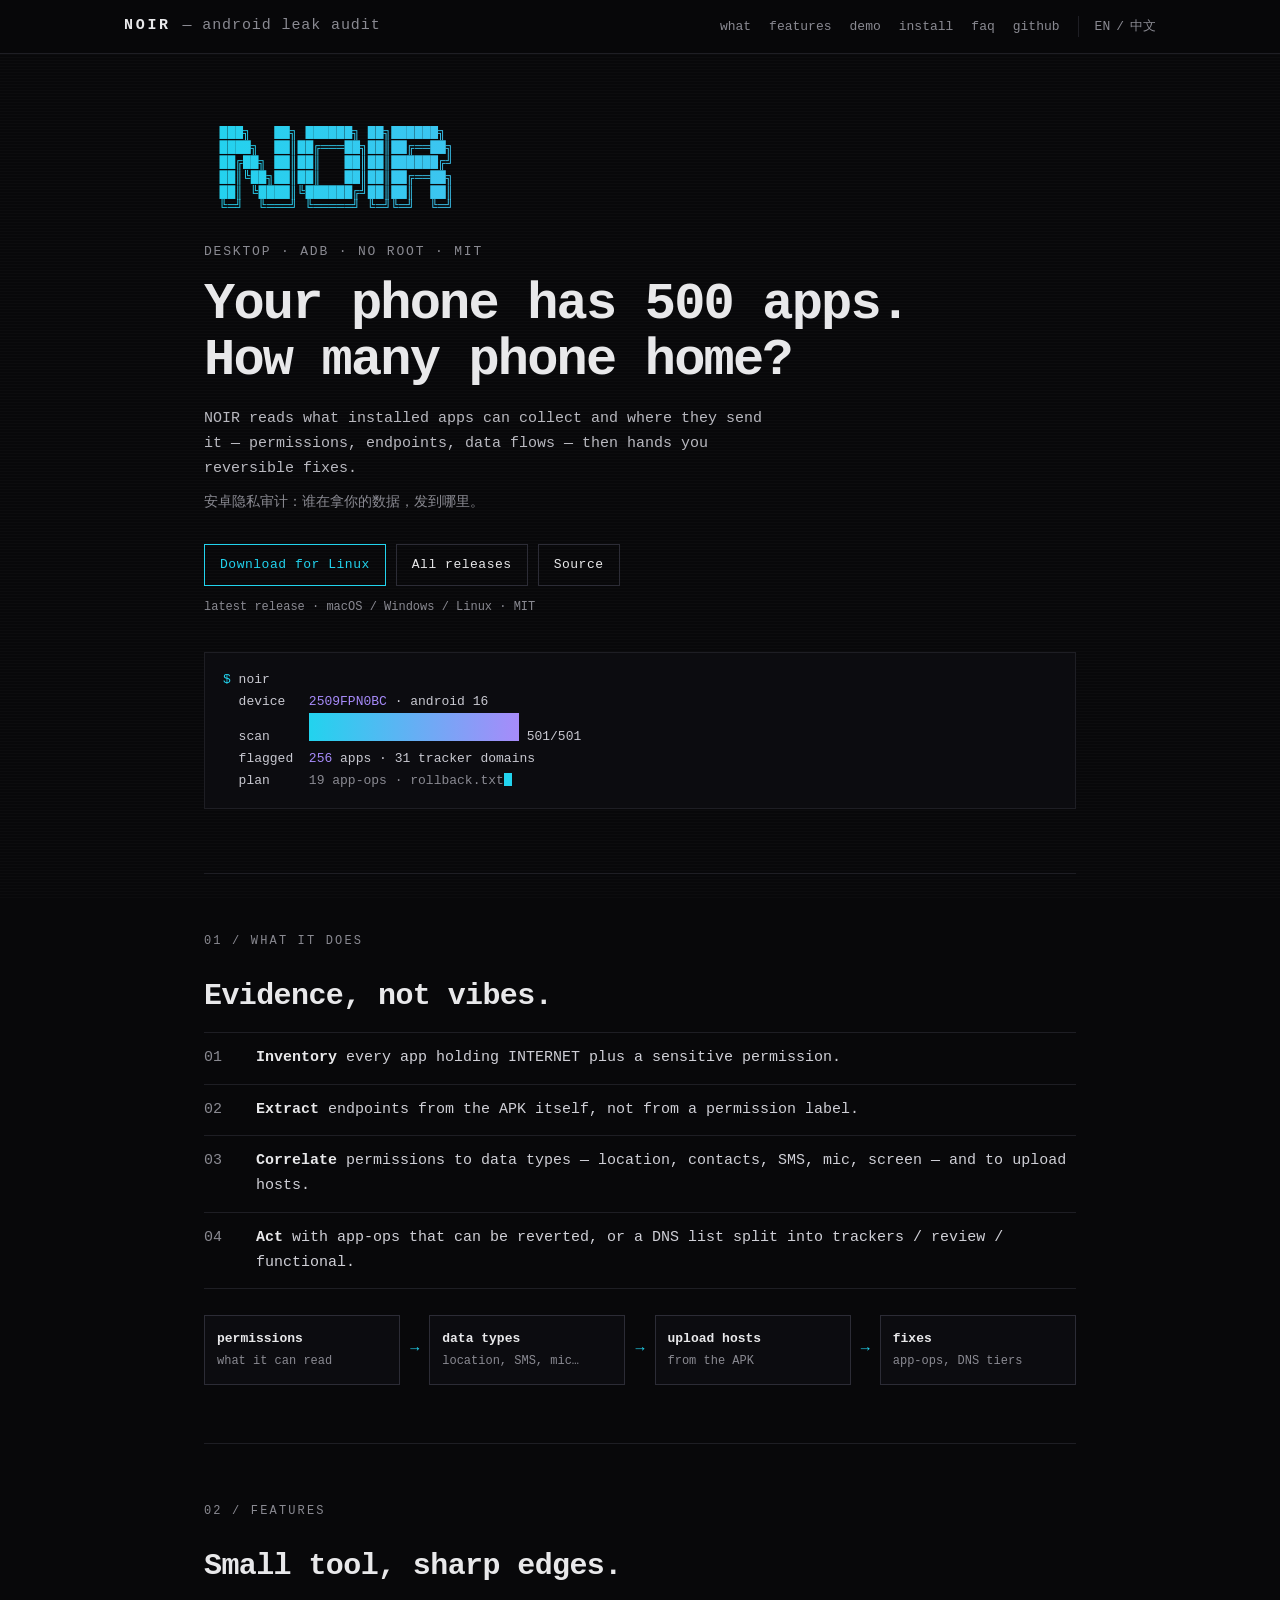
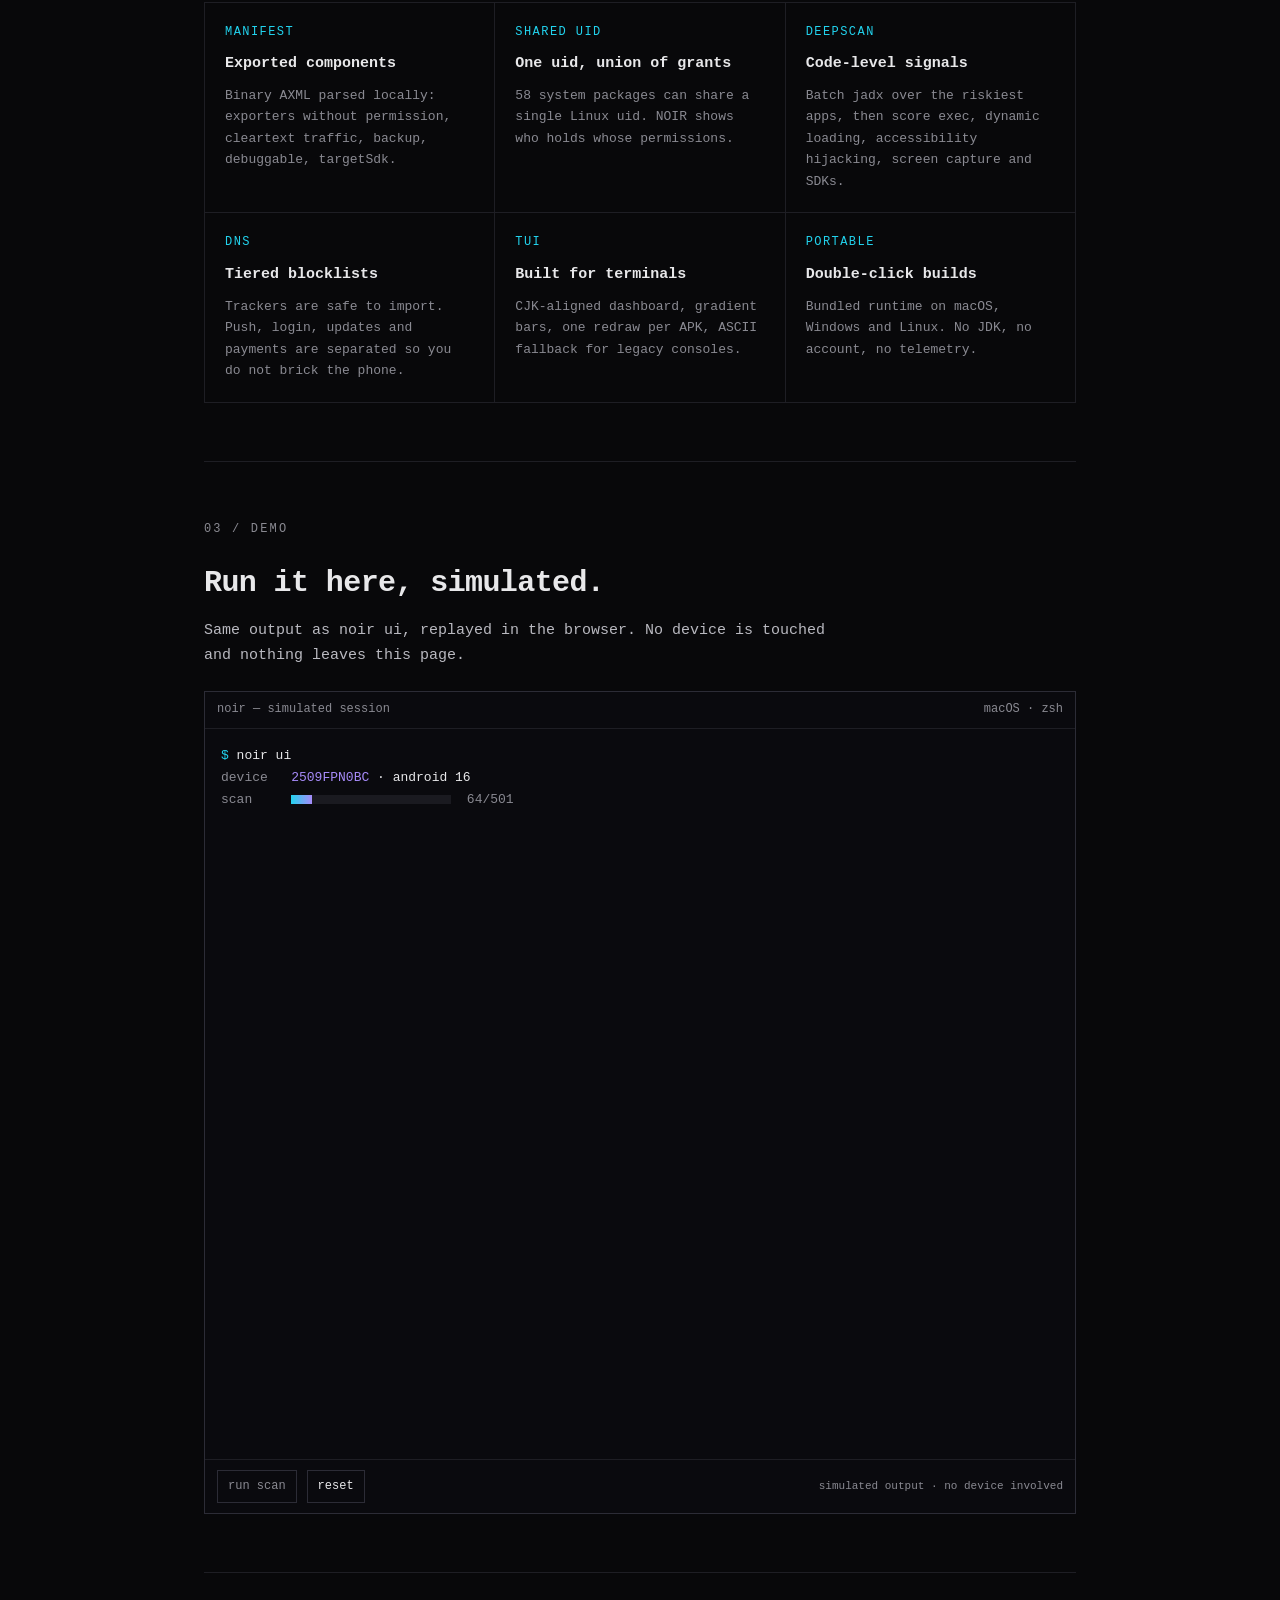
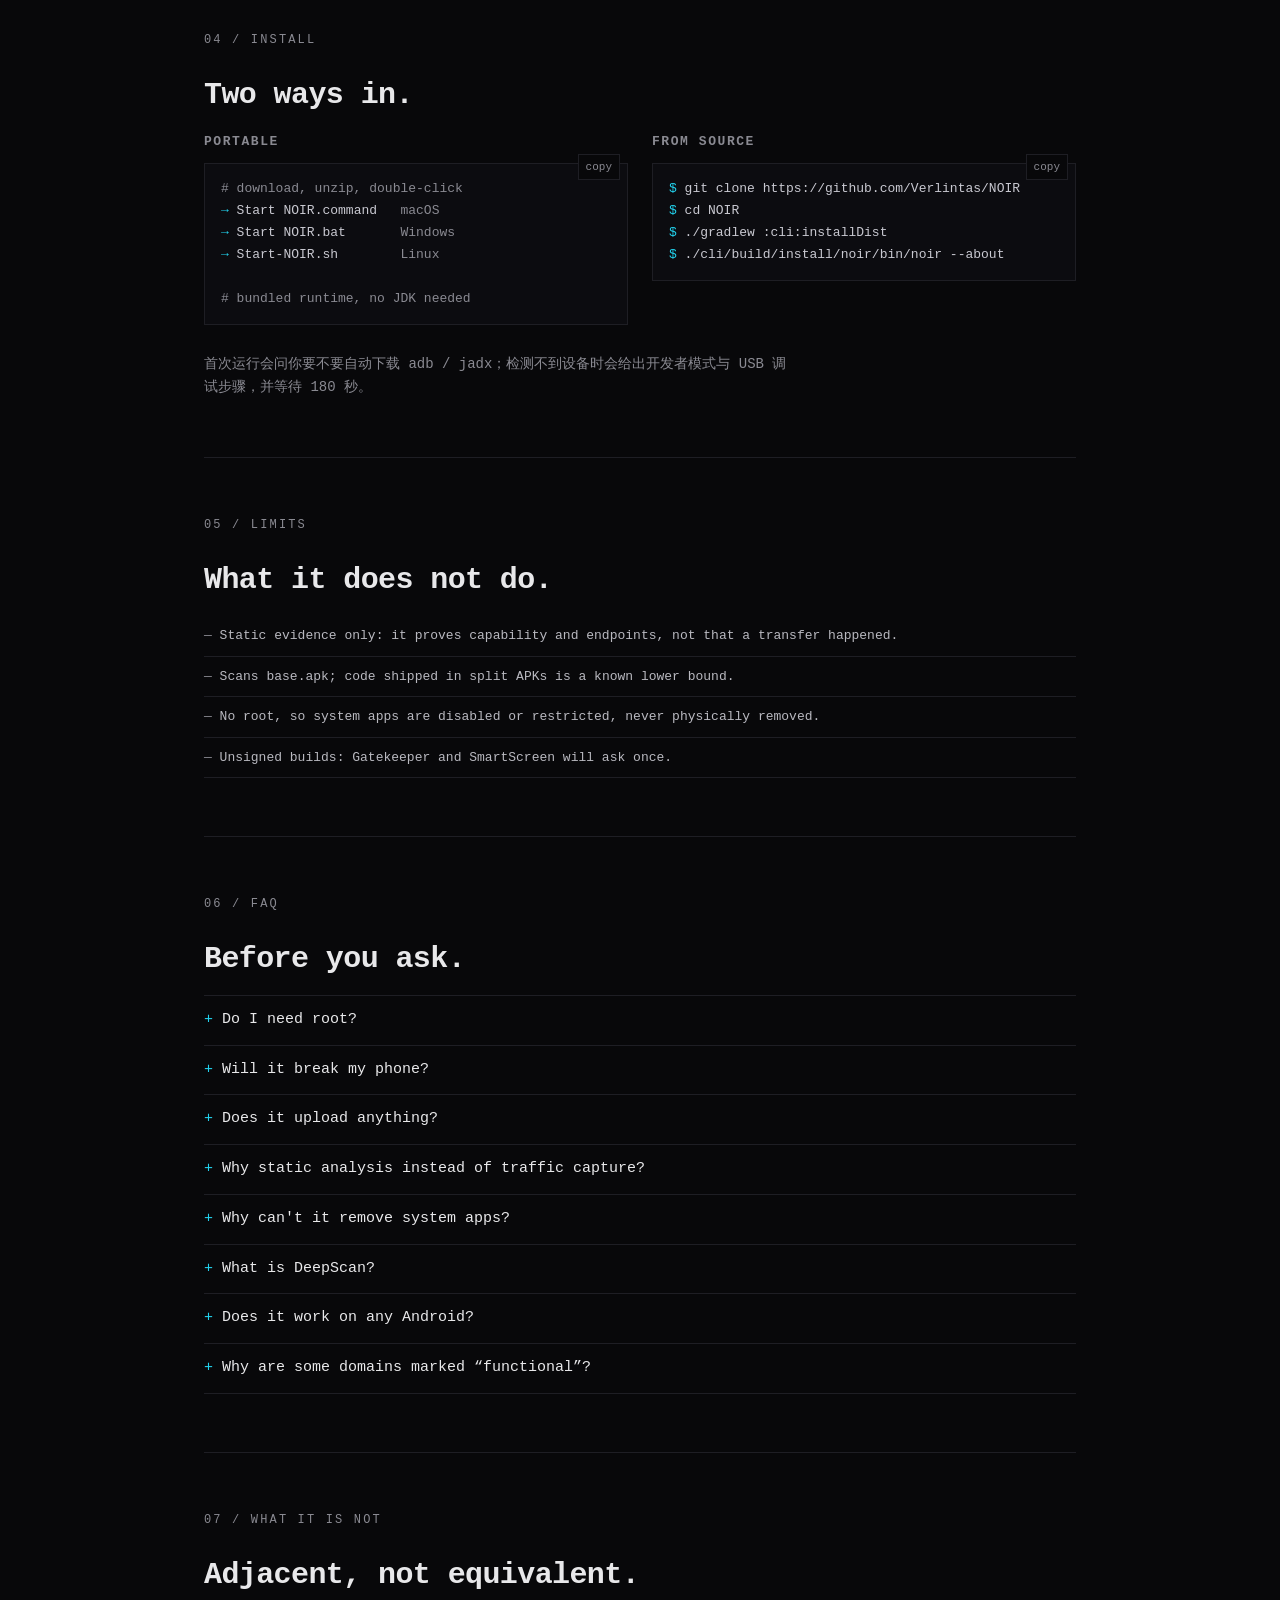
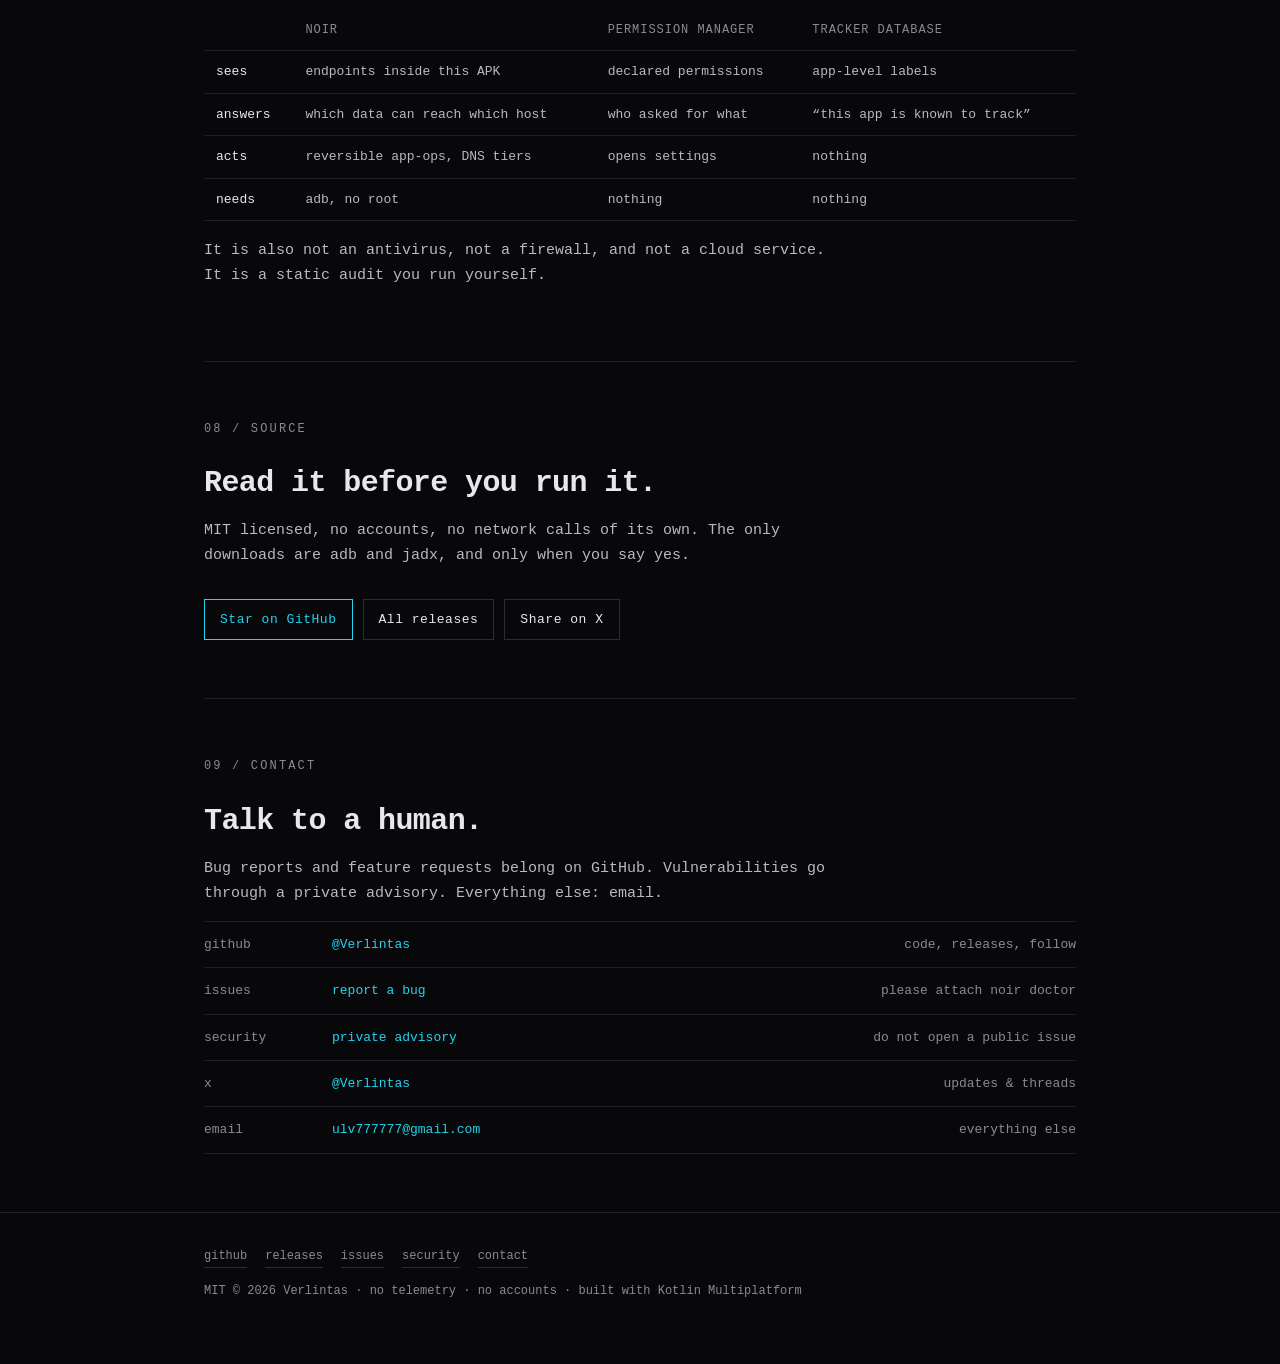
==== noir/index.html @ b85ce4e9 "Add NOIR landing page at /noir/ Static bilingual page: features, simulated terminal demo, FAQ, insta" ====
<!doctype html>
<html lang="en">
<head>
<meta charset="utf-8">
<meta name="viewport" content="width=device-width, initial-scale=1">
<title>NOIR — Android leak audit</title>
<meta name="description" content="Desktop audit of what an Android device can leak: permissions, endpoints, data flows, reversible fixes. adb only, no root. MIT.">
<meta name="author" content="Verlintas">
<meta name="theme-color" content="#08080a">
<meta name="color-scheme" content="dark">
<link rel="canonical" href="https://verlintas.dev/noir/">
<link rel="alternate" hreflang="en" href="https://verlintas.dev/noir/">
<link rel="alternate" hreflang="zh" href="https://verlintas.dev/noir/zh/">
<link rel="alternate" hreflang="x-default" href="https://verlintas.dev/noir/">

<meta property="og:title" content="NOIR — Android leak audit">
<meta property="og:description" content="What can your phone leak, and where does it go? adb only, no root, reversible fixes.">
<meta property="og:type" content="website">
<meta property="og:site_name" content="NOIR">
<meta property="og:url" content="https://verlintas.dev/noir/">
<meta property="og:locale" content="en_US">
<meta property="og:locale:alternate" content="zh_CN">
<meta property="og:image" content="https://verlintas.dev/noir/assets/og.png">
<meta property="og:image:width" content="1200">
<meta property="og:image:height" content="630">
<meta property="og:image:alt" content="NOIR — Your phone has 500 apps. How many phone home?">
<meta name="twitter:card" content="summary_large_image">
<meta name="twitter:site" content="@Verlintas">
<meta name="twitter:creator" content="@Verlintas">
<meta name="twitter:title" content="NOIR — Android leak audit">
<meta name="twitter:description" content="What can your phone leak, and where does it go? adb only, no root, reversible fixes.">
<meta name="twitter:image" content="https://verlintas.dev/noir/assets/og.png">
<meta name="twitter:image:alt" content="NOIR — Your phone has 500 apps. How many phone home?">

<link rel="icon" href="assets/icon.svg" type="image/svg+xml">
<link rel="apple-touch-icon" href="assets/apple-touch-icon.png">
<link rel="manifest" href="assets/manifest.webmanifest">
<link rel="stylesheet" href="assets/style.css">
<script src="assets/app.js" defer></script>

<script type="application/ld+json">
{
  "@context": "https://schema.org",
  "@type": "SoftwareApplication",
  "name": "NOIR",
  "applicationCategory": "SecurityApplication",
  "operatingSystem": "macOS, Windows, Linux",
  "url": "https://verlintas.dev/noir/",
  "codeRepository": "https://github.com/Verlintas/NOIR",
  "license": "https://opensource.org/licenses/MIT",
  "offers": { "@type": "Offer", "price": "0", "priceCurrency": "USD" },
  "description": "Desktop audit of what an Android device can leak: permissions, endpoints, data flows, reversible fixes."
}
</script>
</head>
<body>

<a class="skip" href="#main">skip to content</a>

<header>
  <div class="bar">
    <a class="brand" href="./">NOIR <span>— android leak audit</span></a>
    <nav>
      <a class="keep" href="#what">what</a>
      <a href="#features">features</a>
      <a href="#demo">demo</a>
      <a href="#install">install</a>
      <a href="#faq">faq</a>
      <a class="keep" href="https://github.com/Verlintas/NOIR">github</a>
      <span class="lang"><span class="active">EN</span> / <a class="lang-link" href="./zh/" hreflang="zh" lang="zh">中文</a></span>
    </nav>
  </div>
</header>

<main class="wrap" id="main">

  <section class="hero">
    <pre class="logo" role="img" aria-label="NOIR">  ███╗   ██╗ ██████╗ ██╗██████╗
  ████╗  ██║██╔═══██╗██║██╔══██╗
  ██╔██╗ ██║██║   ██║██║██████╔╝
  ██║╚██╗██║██║   ██║██║██╔══██╗
  ██║ ╚████║╚██████╔╝██║██║  ██║
  ╚═╝  ╚═══╝ ╚═════╝ ╚═╝╚═╝  ╚═╝</pre>

    <p class="kicker">desktop · adb · no root · mit</p>

    <h1>Your phone has 500 apps.<br>How many phone home?</h1>

    <p class="lede">
      NOIR reads what installed apps can collect and where they send it —
      permissions, endpoints, data flows — then hands you reversible fixes.
    </p>
    <p class="cn" lang="zh">安卓隐私审计：谁在拿你的数据，发到哪里。</p>

    <div class="cta">
      <a class="btn primary" id="download-primary" href="https://github.com/Verlintas/NOIR/releases/latest">Download latest</a>
      <a class="btn" id="download-all" href="https://github.com/Verlintas/NOIR/releases">All releases</a>
      <a class="btn" href="https://github.com/Verlintas/NOIR">Source</a>
      <a class="stars" id="stars" href="https://github.com/Verlintas/NOIR" hidden>★ <b>—</b> stars</a>
    </div>
    <p class="release" id="release-meta">latest release · macOS / Windows / Linux · MIT</p>

    <pre class="term"><span class="p">$</span> noir
  device   <span class="v">2509FPN0BC</span> · android 16
  scan     <span class="bar"></span> 501/501
  flagged  <span class="v">256</span> apps · 31 tracker domains
  plan     <span class="d">19 app-ops · rollback.txt</span><span class="caret"></span></pre>
  </section>

  <section class="reveal" id="what">
    <p class="sec-label">01 / What it does</p>
    <h2>Evidence, not vibes.</h2>

    <div class="rows">
      <div class="row"><span class="n">01</span><span class="t"><b>Inventory</b> every app holding INTERNET plus a sensitive permission.</span></div>
      <div class="row"><span class="n">02</span><span class="t"><b>Extract</b> endpoints from the APK itself, not from a permission label.</span></div>
      <div class="row"><span class="n">03</span><span class="t"><b>Correlate</b> permissions to data types — location, contacts, SMS, mic, screen — and to upload hosts.</span></div>
      <div class="row"><span class="n">04</span><span class="t"><b>Act</b> with app-ops that can be reverted, or a DNS list split into trackers / review / functional.</span></div>
    </div>

    <div class="flow" aria-hidden="true">
      <div class="box"><b>permissions</b><span>what it can read</span></div>
      <div class="arrow">→</div>
      <div class="box"><b>data types</b><span>location, SMS, mic…</span></div>
      <div class="arrow">→</div>
      <div class="box"><b>upload hosts</b><span>from the APK</span></div>
      <div class="arrow">→</div>
      <div class="box"><b>fixes</b><span>app-ops, DNS tiers</span></div>
    </div>
  </section>

  <section class="reveal" id="features">
    <p class="sec-label">02 / Features</p>
    <h2>Small tool, sharp edges.</h2>

    <div class="grid">
      <div class="card"><div class="k">MANIFEST</div><h3>Exported components</h3><p>Binary AXML parsed locally: exporters without permission, cleartext traffic, backup, debuggable, targetSdk.</p></div>
      <div class="card"><div class="k">SHARED UID</div><h3>One uid, union of grants</h3><p>58 system packages can share a single Linux uid. NOIR shows who holds whose permissions.</p></div>
      <div class="card"><div class="k">DEEPSCAN</div><h3>Code-level signals</h3><p>Batch jadx over the riskiest apps, then score exec, dynamic loading, accessibility hijacking, screen capture and SDKs.</p></div>
      <div class="card"><div class="k">DNS</div><h3>Tiered blocklists</h3><p>Trackers are safe to import. Push, login, updates and payments are separated so you do not brick the phone.</p></div>
      <div class="card"><div class="k">TUI</div><h3>Built for terminals</h3><p>CJK-aligned dashboard, gradient bars, one redraw per APK, ASCII fallback for legacy consoles.</p></div>
      <div class="card"><div class="k">PORTABLE</div><h3>Double-click builds</h3><p>Bundled runtime on macOS, Windows and Linux. No JDK, no account, no telemetry.</p></div>
    </div>
  </section>

  <section class="reveal" id="demo">
    <p class="sec-label">03 / Demo</p>
    <h2>Run it here, simulated.</h2>
    <p>Same output as <code>noir ui</code>, replayed in the browser. No device is touched and nothing leaves this page.</p>

    <div class="demo">
      <div class="demo-bar"><span>noir — simulated session</span><span>macOS · zsh</span></div>
      <div class="demo-body" id="demo-body" aria-label="simulated terminal output"><div class="l dim fallback">JavaScript is off — run noir ui in your terminal to see this live.</div></div>
      <div class="demo-actions">
        <button id="demo-run" type="button">run scan</button>
        <button id="demo-reset" type="button">reset</button>
        <span class="demo-note">simulated output · no device involved</span>
      </div>
    </div>
  </section>

  <section class="reveal" id="install">
    <p class="sec-label">04 / Install</p>
    <h2>Two ways in.</h2>

    <div class="cols">
      <div>
        <h3>Portable</h3>
        <div class="code-wrap">
<pre class="code"><span class="c"># download, unzip, double-click</span>
<span class="p">→</span> Start NOIR.command   <span class="c">macOS</span>
<span class="p">→</span> Start NOIR.bat       <span class="c">Windows</span>
<span class="p">→</span> Start-NOIR.sh        <span class="c">Linux</span>

<span class="c"># bundled runtime, no JDK needed</span></pre>
          <button class="copy" type="button">copy</button>
        </div>
      </div>
      <div>
        <h3>From source</h3>
        <div class="code-wrap">
<pre class="code"><span class="p">$</span> git clone https://github.com/Verlintas/NOIR
<span class="p">$</span> cd NOIR
<span class="p">$</span> ./gradlew :cli:installDist
<span class="p">$</span> ./cli/build/install/noir/bin/noir --about</pre>
          <button class="copy" type="button">copy</button>
        </div>
      </div>
    </div>

    <p class="cn" lang="zh">首次运行会问你要不要自动下载 adb / jadx；检测不到设备时会给出开发者模式与 USB 调试步骤，并等待 180 秒。</p>
  </section>

  <section class="reveal" id="limits">
    <p class="sec-label">05 / Limits</p>
    <h2>What it does not do.</h2>
    <ul class="limits">
      <li>Static evidence only: it proves capability and endpoints, not that a transfer happened.</li>
      <li>Scans <code>base.apk</code>; code shipped in split APKs is a known lower bound.</li>
      <li>No root, so system apps are disabled or restricted, never physically removed.</li>
      <li>Unsigned builds: Gatekeeper and SmartScreen will ask once.</li>
    </ul>
  </section>

  <section class="reveal" id="faq">
    <p class="sec-label">06 / FAQ</p>
    <h2>Before you ask.</h2>

    <div class="faq">
      <details>
        <summary>Do I need root?</summary>
        <p>No. Everything runs through <code>adb shell</code>. Uninstalling is limited to <code>--user 0</code>, so the system partition is never modified and a factory reset brings everything back.</p>
      </details>
      <details>
        <summary>Will it break my phone?</summary>
        <p>The default run is read-only. <code>--apply</code> only changes app-ops, each reversible with <code>default</code>; <code>rollback.txt</code> is written next to the report. Uninstalling is a separate, explicit command.</p>
      </details>
      <details>
        <summary>Does it upload anything?</summary>
        <p>No telemetry, no accounts, no analytics. Reports stay in your output directory. The only network access is <code>noir setup</code> downloading adb/jadx, and GitHub API calls on this page for the version and star count.</p>
      </details>
      <details>
        <summary>Why static analysis instead of traffic capture?</summary>
        <p>Static evidence answers “can this app read X and reach Y”, which works without root, without a VPN slot, and without trusting a certificate authority. It cannot prove that a transfer happened — pair it with DNS logs if you need that.</p>
      </details>
      <details>
        <summary>Why can't it remove system apps?</summary>
        <p>Without an unlocked bootloader and root, Android does not allow it. NOIR can disable or restrict them for the current user, and tells you exactly which app-op or domain is responsible.</p>
      </details>
      <details>
        <summary>What is DeepScan?</summary>
        <p><code>noir deepscan</code> pulls the riskiest APKs, runs jadx in parallel, and scores code-level signals: <code>Runtime.exec</code>, dynamic dex loading, accessibility rewriting, screen capture, device-id reads and known SDKs. It is a triage tool, not a decompiler replacement.</p>
      </details>
      <details>
        <summary>Does it work on any Android?</summary>
        <p>Yes, as long as <code>adb</code> can see the device. It has been tested on Xiaomi/HyperOS, AOSP emulators and vendor ROMs. Vendor-specific heuristics live in the classifier and are easy to extend.</p>
      </details>
      <details>
        <summary>Why are some domains marked “functional”?</summary>
        <p>Push, login, updates, payments, app stores and cloud sync need their endpoints. Blocking them takes out notifications or sign-in. NOIR splits exports into trackers / review / functional so you do not brick the phone.</p>
      </details>
    </div>
  </section>

  <section class="reveal" id="not">
    <p class="sec-label">07 / What it is not</p>
    <h2>Adjacent, not equivalent.</h2>

    <table class="compare">
      <thead>
        <tr><th></th><th>NOIR</th><th>Permission manager</th><th>Tracker database</th></tr>
      </thead>
      <tbody>
        <tr><td>sees</td><td>endpoints inside this APK</td><td>declared permissions</td><td>app-level labels</td></tr>
        <tr><td>answers</td><td>which data can reach which host</td><td>who asked for what</td><td>“this app is known to track”</td></tr>
        <tr><td>acts</td><td>reversible app-ops, DNS tiers</td><td>opens settings</td><td>nothing</td></tr>
        <tr><td>needs</td><td>adb, no root</td><td>nothing</td><td>nothing</td></tr>
      </tbody>
    </table>
    <p style="margin-top:18px">It is also not an antivirus, not a firewall, and not a cloud service. It is a static audit you run yourself.</p>
  </section>

  <section class="reveal" id="source">
    <p class="sec-label">08 / Source</p>
    <h2>Read it before you run it.</h2>
    <p>MIT licensed, no accounts, no network calls of its own. The only downloads are adb and jadx, and only when you say yes.</p>
    <div class="cta">
      <a class="btn primary" href="https://github.com/Verlintas/NOIR">Star on GitHub</a>
      <a class="btn" href="https://github.com/Verlintas/NOIR/releases">All releases</a>
      <a class="btn" href="https://twitter.com/intent/tweet?text=NOIR%20%E2%80%94%20what%20can%20your%20phone%20leak%2C%20and%20where%20does%20it%20go%3F%20adb%20only%2C%20no%20root.&amp;url=https%3A%2F%2Fverlintas.dev%2Fnoir%2F">Share on X</a>
    </div>
  </section>

  <section class="reveal" id="contact">
    <p class="sec-label">09 / Contact</p>
    <h2>Talk to a human.</h2>
    <p>Bug reports and feature requests belong on GitHub. Vulnerabilities go through a private advisory. Everything else: email.</p>

    <div class="contact">
      <a class="contact-row" href="https://github.com/Verlintas">
        <span class="k">github</span><span class="v">@Verlintas</span><span class="d">code, releases, follow</span>
      </a>
      <a class="contact-row" href="https://github.com/Verlintas/NOIR/issues">
        <span class="k">issues</span><span class="v">report a bug</span><span class="d">please attach <code>noir doctor</code></span>
      </a>
      <a class="contact-row" href="https://github.com/Verlintas/NOIR/security/advisories/new">
        <span class="k">security</span><span class="v">private advisory</span><span class="d">do not open a public issue</span>
      </a>
      <a class="contact-row" href="https://x.com/Verlintas">
        <span class="k">x</span><span class="v">@Verlintas</span><span class="d">updates &amp; threads</span>
      </a>
      <a class="contact-row" id="email-link" href="#contact">
        <span class="k">email</span><span class="v" id="email-text">…</span><span class="d">everything else</span>
      </a>
    </div>
  </section>

</main>

<footer>
  <div class="wrap">
    <div class="links">
      <a href="https://github.com/Verlintas/NOIR">github</a>
      <a href="https://github.com/Verlintas/NOIR/releases">releases</a>
      <a href="https://github.com/Verlintas/NOIR/issues">issues</a>
      <a href="https://github.com/Verlintas/NOIR/blob/main/SECURITY.md">security</a>
      <a href="#contact">contact</a>
    </div>
    <div>MIT © 2026 Verlintas · no telemetry · no accounts · built with Kotlin Multiplatform</div>
  </div>
</footer>

</body>
</html>
---- noir/assets/style.css ----
:root {
  --bg: #08080a;
  --fg: #e8e8ea;
  --dim: #8a8a92;
  --line: #1e1e24;
  --line-bright: #2c2c36;
  --cyan: #22d3ee;
  --violet: #a78bfa;
  --amber: #fbbf24;
  --red: #f87171;
  --green: #34d399;
  --mono: ui-monospace, SFMono-Regular, "SF Mono", Menlo, Consolas, "Liberation Mono", monospace;
}

* { box-sizing: border-box; }

html { background: var(--bg); scroll-behavior: smooth; }

body {
  margin: 0;
  background: var(--bg);
  color: var(--fg);
  font-family: var(--mono);
  font-size: 15px;
  line-height: 1.65;
  -webkit-font-smoothing: antialiased;
  text-rendering: optimizeLegibility;
}

body::before {
  content: "";
  position: fixed;
  inset: 0;
  pointer-events: none;
  background-image: linear-gradient(rgba(255,255,255,.018) 1px, transparent 1px);
  background-size: 100% 3px;
  z-index: 0;
}

a { color: inherit; text-decoration: none; border-bottom: 1px solid var(--line-bright); }
a:hover { color: var(--cyan); border-bottom-color: var(--cyan); }

::selection { background: var(--cyan); color: #000; }

:focus-visible {
  outline: 2px solid var(--cyan);
  outline-offset: 3px;
}

.skip {
  position: absolute;
  left: -9999px;
  top: 0;
  z-index: 99;
  background: var(--bg);
  border: 1px solid var(--cyan);
  padding: 8px 12px;
}
.skip:focus { left: 12px; top: 12px; }

.wrap { position: relative; z-index: 1; max-width: 920px; margin: 0 auto; padding: 0 24px; }

header {
  border-bottom: 1px solid var(--line);
  position: sticky;
  top: 0;
  background: rgba(8,8,10,.86);
  backdrop-filter: blur(8px);
  z-index: 2;
}

.bar {
  max-width: 1080px;
  margin: 0 auto;
  padding: 14px 24px;
  display: flex;
  align-items: center;
  justify-content: space-between;
  gap: 16px;
}

.brand { font-weight: 700; letter-spacing: .18em; border: 0; }
.brand span { color: var(--dim); font-weight: 400; letter-spacing: .06em; }

nav { display: flex; gap: 18px; font-size: 13px; color: var(--dim); align-items: center; }
nav a { border: 0; }
nav a:hover { color: var(--fg); }
nav a.active { color: var(--fg); }
.lang { display: flex; gap: 6px; align-items: center; border-left: 1px solid var(--line); padding-left: 16px; }

/* hero */
.hero { padding: 72px 0 64px; border-top: 0; }

.logo {
  margin: 0;
  font-size: clamp(7px, 1.55vw, 13px);
  line-height: 1.15;
  font-weight: 700;
  background: linear-gradient(92deg, var(--cyan), var(--violet) 72%);
  background-size: 200% 100%;
  animation: drift 9s ease-in-out infinite;
  -webkit-background-clip: text;
  background-clip: text;
  color: transparent;
  white-space: pre;
  overflow-x: auto;
}

.kicker {
  margin: 26px 0 0;
  color: var(--dim);
  font-size: 13px;
  letter-spacing: .14em;
  text-transform: uppercase;
}

h1 {
  margin: 14px 0 18px;
  font-size: clamp(30px, 5.2vw, 52px);
  line-height: 1.08;
  letter-spacing: -0.035em;
  font-weight: 700;
}

.lede { margin: 0; max-width: 62ch; color: #b9b9c0; }
.cn { margin: 10px 0 0; color: var(--dim); font-size: 14px; }

.cta { display: flex; flex-wrap: wrap; gap: 10px; margin: 30px 0 0; align-items: center; }

.btn {
  display: inline-block;
  padding: 9px 15px;
  border: 1px solid var(--line-bright);
  color: var(--fg);
  font-size: 13px;
  letter-spacing: .04em;
  transition: background .12s ease, color .12s ease, border-color .12s ease;
}

.btn:hover { background: var(--fg); color: #000; border-color: var(--fg); }
.btn.primary { border-color: var(--cyan); color: var(--cyan); }
.btn.primary:hover { background: var(--cyan); color: #000; }
.btn.small { padding: 6px 10px; font-size: 12px; }

.stars { display: inline-flex; gap: 6px; align-items: center; color: var(--dim); font-size: 12px; border: 1px solid var(--line); padding: 6px 10px; }
.stars b { color: var(--fg); font-weight: 600; }
.stars[hidden] { display: none; }

.release { margin: 12px 0 0; color: var(--dim); font-size: 12px; }

.term {
  margin: 34px 0 0;
  padding: 16px 18px;
  background: #0c0c10;
  border: 1px solid var(--line);
  font-size: 13px;
  line-height: 1.7;
  color: #c9c9d1;
  overflow-x: auto;
}

.term .p { color: var(--cyan); }
.term .d { color: var(--dim); }
.term .v { color: var(--violet); }

.term .bar {
  display: inline-block;
  width: 210px;
  height: 11px;
  background: linear-gradient(90deg, var(--cyan), var(--violet), var(--cyan));
  background-size: 200% 100%;
  animation: bar 4s linear infinite;
  vertical-align: -1px;
}

.term .caret {
  display: inline-block;
  width: .62em;
  height: 1em;
  background: var(--cyan);
  vertical-align: -2px;
  animation: blink 1.15s steps(1) infinite;
}

@keyframes drift {
  0%, 100% { background-position: 0% 50%; }
  50% { background-position: 100% 50%; }
}

@keyframes bar { to { background-position: -200% 0; } }
@keyframes blink { 50% { opacity: 0; } }

/* sections */
section { padding: 58px 0; border-top: 1px solid var(--line); }

.sec-label {
  margin: 0 0 26px;
  color: var(--dim);
  font-size: 12px;
  letter-spacing: .18em;
  text-transform: uppercase;
}

h2 {
  margin: 0 0 18px;
  font-size: clamp(22px, 3vw, 30px);
  letter-spacing: -0.02em;
  line-height: 1.2;
}

p { margin: 0 0 14px; color: #b9b9c0; max-width: 70ch; }

.rows { margin-top: 8px; border-top: 1px solid var(--line); }
.row { display: flex; gap: 18px; padding: 13px 0; border-bottom: 1px solid var(--line); }
.row .n { color: var(--dim); min-width: 34px; }
.row .t { flex: 1; color: #cfcfd6; }
.row .t b { color: var(--fg); font-weight: 600; }

.grid {
  display: grid;
  grid-template-columns: repeat(auto-fit, minmax(250px, 1fr));
  gap: 1px;
  background: var(--line);
  border: 1px solid var(--line);
}

.card {
  background: var(--bg);
  padding: 20px;
  transition: background .18s ease, transform .18s ease;
}
.card:hover { background: #0d0d11; transform: translateY(-2px); }
.card .k { color: var(--cyan); font-size: 12px; letter-spacing: .12em; }
.card h3 { margin: 10px 0 8px; font-size: 15px; letter-spacing: 0; }
.card p { margin: 0; font-size: 13px; color: var(--dim); overflow-wrap: anywhere; }

/* data flow */
.flow {
  display: grid;
  grid-template-columns: 1fr auto 1fr auto 1fr auto 1fr;
  align-items: center;
  gap: 10px;
  margin: 26px 0 0;
}
.flow .box { border: 1px solid var(--line-bright); padding: 12px; font-size: 13px; background: #0c0c10; }
.flow .box b { display: block; color: var(--fg); font-weight: 600; }
.flow .box span { color: var(--dim); font-size: 12px; }
.flow .arrow { color: var(--cyan); }

/* interactive demo */
.demo { margin-top: 22px; border: 1px solid var(--line-bright); background: #0a0a0e; }
.demo-bar {
  display: flex;
  justify-content: space-between;
  gap: 12px;
  padding: 8px 12px;
  border-bottom: 1px solid var(--line);
  color: var(--dim);
  font-size: 12px;
}
.demo-body {
  padding: 16px;
  min-height: 730px;
  font-size: 13px;
  line-height: 1.7;
  overflow-x: auto;
}
.demo-body .l { white-space: pre; }
.demo-body .fallback { white-space: normal; }
.demo-body .dim { color: var(--dim); }
.demo-body .ok { color: var(--cyan); }
.demo-body .v { color: var(--violet); }
.demo-body .warn { color: var(--amber); }
.demo-body .bad { color: var(--red); }
.demo-body .head { color: var(--fg); font-weight: 600; letter-spacing: .08em; }
.demo-body .spacer { height: 10px; }
.demo-body table { width: 100%; border-collapse: collapse; font-size: 13px; margin: 4px 0 6px; }
.demo-body td { padding: 1px 0; vertical-align: top; white-space: nowrap; }
.demo-body td.num { text-align: right; color: var(--dim); padding-left: 14px; }
.demo-body td.pkg { color: var(--fg); }
.demo-body td.cat { color: var(--dim); padding-left: 14px; }
.demo-body .lbl { display: inline-block; width: 10ch; }
.demo-body .mini {
  display: inline-block;
  height: 9px;
  background: linear-gradient(90deg, var(--cyan), var(--violet));
  vertical-align: -1px;
}
.demo-body .track { display: inline-block; width: 160px; height: 9px; background: #1a1a20; vertical-align: -1px; }
.demo-body .track i { display: block; height: 100%; width: 0; background: linear-gradient(90deg, var(--cyan), var(--violet)); }
.demo-actions {
  display: none;
  gap: 10px;
  align-items: center;
  padding: 10px 12px;
  border-top: 1px solid var(--line);
}
.js .demo-actions { display: flex; }
.demo-actions button {
  font: inherit;
  font-size: 12px;
  background: transparent;
  color: var(--fg);
  border: 1px solid var(--line-bright);
  padding: 6px 10px;
  cursor: pointer;
}
.demo-actions button:hover:not(:disabled) { border-color: var(--cyan); color: var(--cyan); }
.demo-actions button:disabled { color: var(--dim); cursor: default; }
.demo-note { color: var(--dim); font-size: 11px; margin-left: auto; text-align: right; }

/* code */
.code-wrap { position: relative; margin: 0 0 18px; }
.code {
  margin: 0;
  padding: 14px 16px;
  background: #0c0c10;
  border: 1px solid var(--line);
  font-size: 13px;
  line-height: 1.7;
  overflow-x: auto;
  color: #c9c9d1;
  max-width: 100%;
}
.code .c { color: var(--dim); }
.code .p { color: var(--cyan); }
.copy {
  position: absolute;
  top: -9px;
  right: 8px;
  font: inherit;
  font-size: 11px;
  background: var(--bg);
  color: var(--dim);
  border: 1px solid var(--line);
  padding: 3px 7px;
  cursor: pointer;
}
.copy:hover { color: var(--cyan); border-color: var(--cyan); }
.cols { display: grid; grid-template-columns: 1fr 1fr; gap: 24px; }
section[id] { scroll-margin-top: 72px; }
.cols > div, .grid > .card { min-width: 0; }
.cols h3 { margin: 0 0 10px; font-size: 13px; color: var(--dim); letter-spacing: .12em; text-transform: uppercase; }

/* limits */
ul.limits { margin: 0; padding: 0; list-style: none; }
ul.limits li { padding: 9px 0; border-bottom: 1px solid var(--line); color: #b9b9c0; font-size: 13px; }
ul.limits li::before { content: "— "; color: var(--dim); }

/* faq */
.faq { border-top: 1px solid var(--line); }
.faq details { border-bottom: 1px solid var(--line); padding: 12px 0; }
.faq summary { cursor: pointer; color: var(--fg); list-style: none; }
.faq summary::-webkit-details-marker { display: none; }
.faq summary::before { content: "+ "; color: var(--cyan); }
.faq details[open] summary::before { content: "− "; }
.faq p { margin: 10px 0 0; font-size: 13px; color: var(--dim); }

/* comparison */
.compare { width: 100%; border-collapse: collapse; font-size: 13px; }
.compare th, .compare td { text-align: left; padding: 10px 12px; border-bottom: 1px solid var(--line); vertical-align: top; }
.compare th { color: var(--dim); font-weight: 400; font-size: 12px; letter-spacing: .08em; text-transform: uppercase; }
.compare td:first-child { color: var(--fg); }
.compare td { color: #b9b9c0; }

/* contact */
.contact { margin-top: 10px; border-top: 1px solid var(--line); }
.contact-row {
  display: grid;
  grid-template-columns: 110px 1fr auto;
  gap: 18px;
  padding: 12px 0;
  border-bottom: 1px solid var(--line);
  border-left: 0;
  border-right: 0;
  border-top: 0;
  font-size: 13px;
  align-items: baseline;
  transition: color .15s ease, border-bottom-color .15s ease;
}
.contact-row:hover { color: var(--fg); border-bottom-color: var(--cyan); }
.contact-row .k { color: var(--dim); }
.contact-row .v { color: var(--cyan); }
.contact-row:hover .v { color: var(--fg); }
.contact-row .d { color: var(--dim); text-align: right; }

/* reveal */
.js .reveal { opacity: 0; transform: translateY(10px); transition: opacity .55s ease, transform .55s ease; }
.js .reveal.in { opacity: 1; transform: none; }

footer { border-top: 1px solid var(--line); padding: 34px 0 60px; color: var(--dim); font-size: 12px; }
footer .links { display: flex; flex-wrap: wrap; gap: 18px; margin-bottom: 14px; }

@media (prefers-reduced-motion: reduce) {
  html { scroll-behavior: auto; }
  *, *::before, *::after { animation: none !important; transition: none !important; }
  .js .reveal { opacity: 1; transform: none; }
}

@media (max-width: 760px) {
  nav a:not(.keep):not(.lang-link) { display: none; }
  .lang { border-left: 0; padding-left: 0; }
}

@media (max-width: 620px) {
  .bar { padding: 12px 18px; gap: 10px; }
  .brand span { display: none; }
  nav { gap: 12px; }
  .wrap { padding: 0 18px; }
}

@media (max-width: 700px) {
  .cols { grid-template-columns: 1fr; }
  .term { font-size: 12px; padding: 14px; }
  .term .bar { width: 120px; }
  .hero { padding: 48px 0 44px; }
  section { padding: 44px 0; }
  .flow { grid-template-columns: 1fr; }
  .flow .arrow { justify-self: start; transform: rotate(90deg); }
  .demo-body { min-height: 640px; padding: 12px; font-size: 11px; }
  .demo-note { display: none; }
  .code { white-space: pre-wrap; overflow-wrap: anywhere; }
  .contact-row { grid-template-columns: 80px 1fr; }
  .contact-row .d { display: none; }
  .compare th:nth-child(3), .compare td:nth-child(3) { display: none; }
}
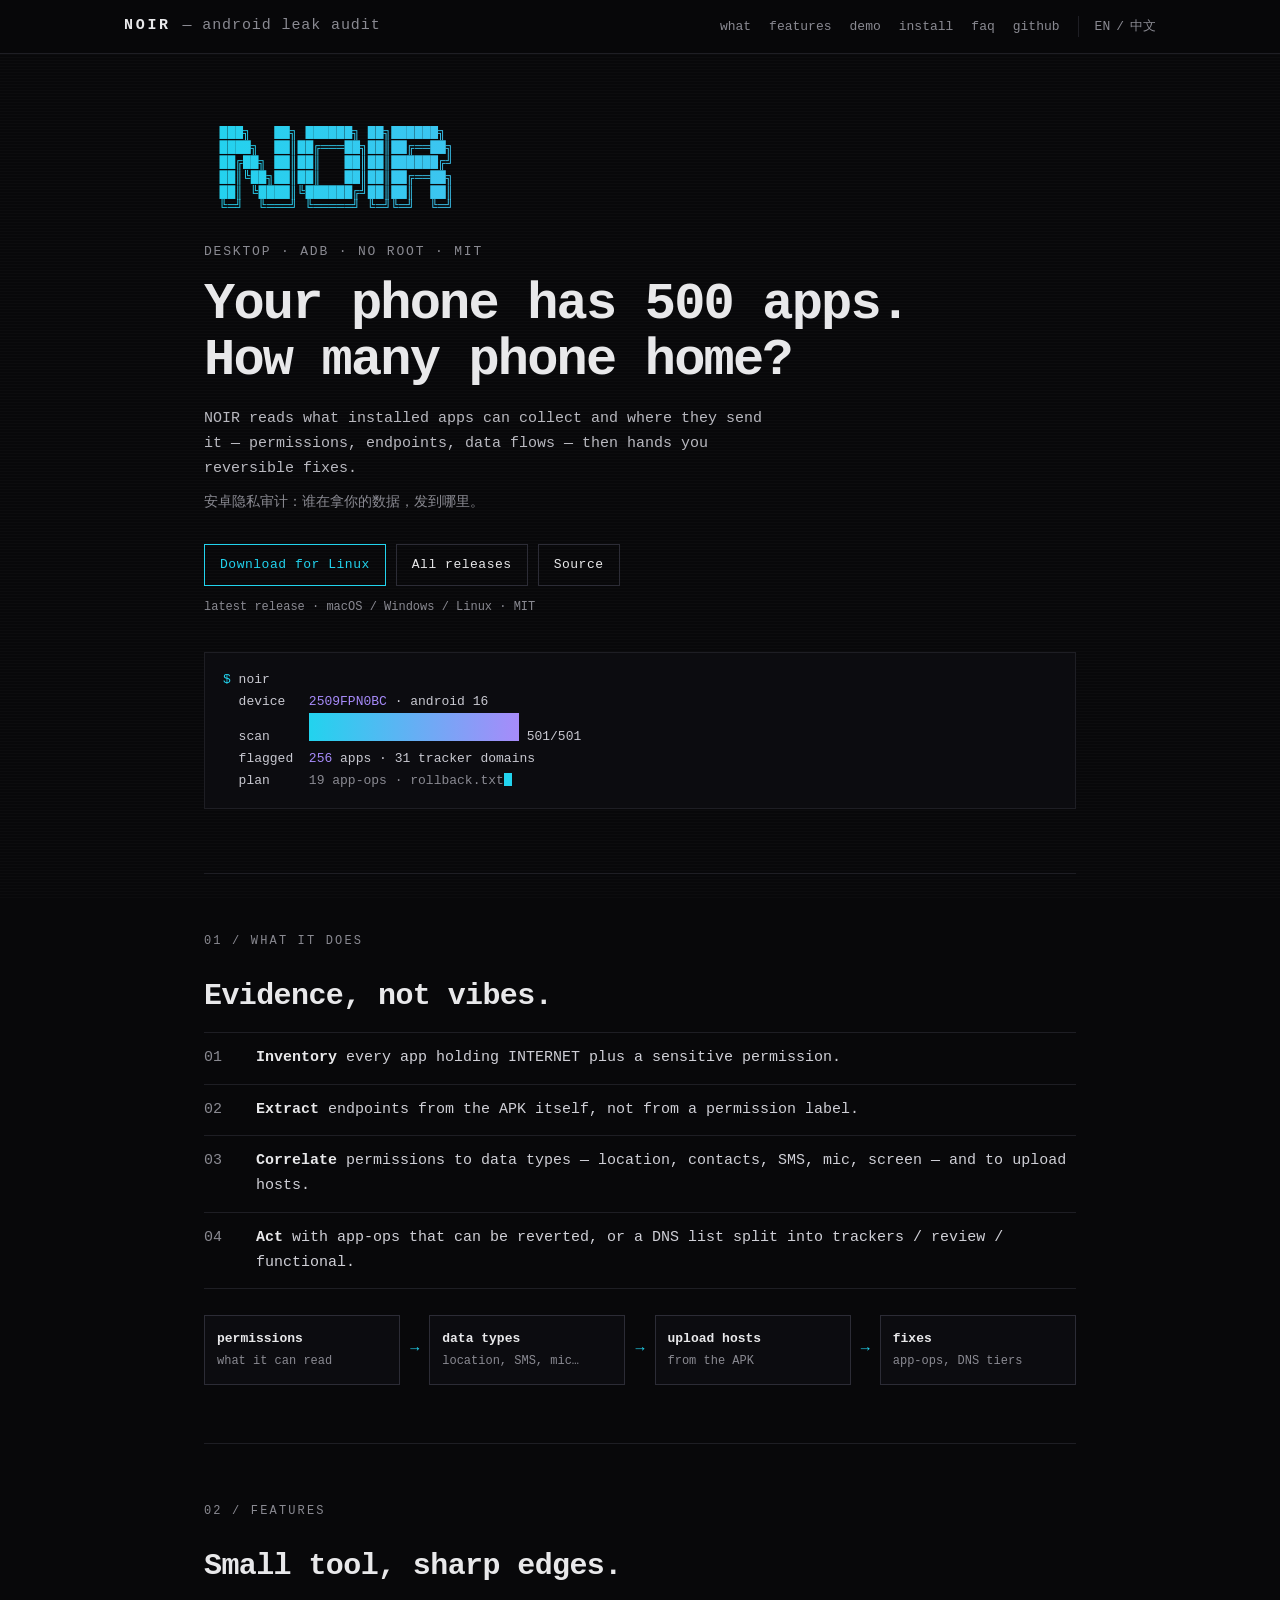
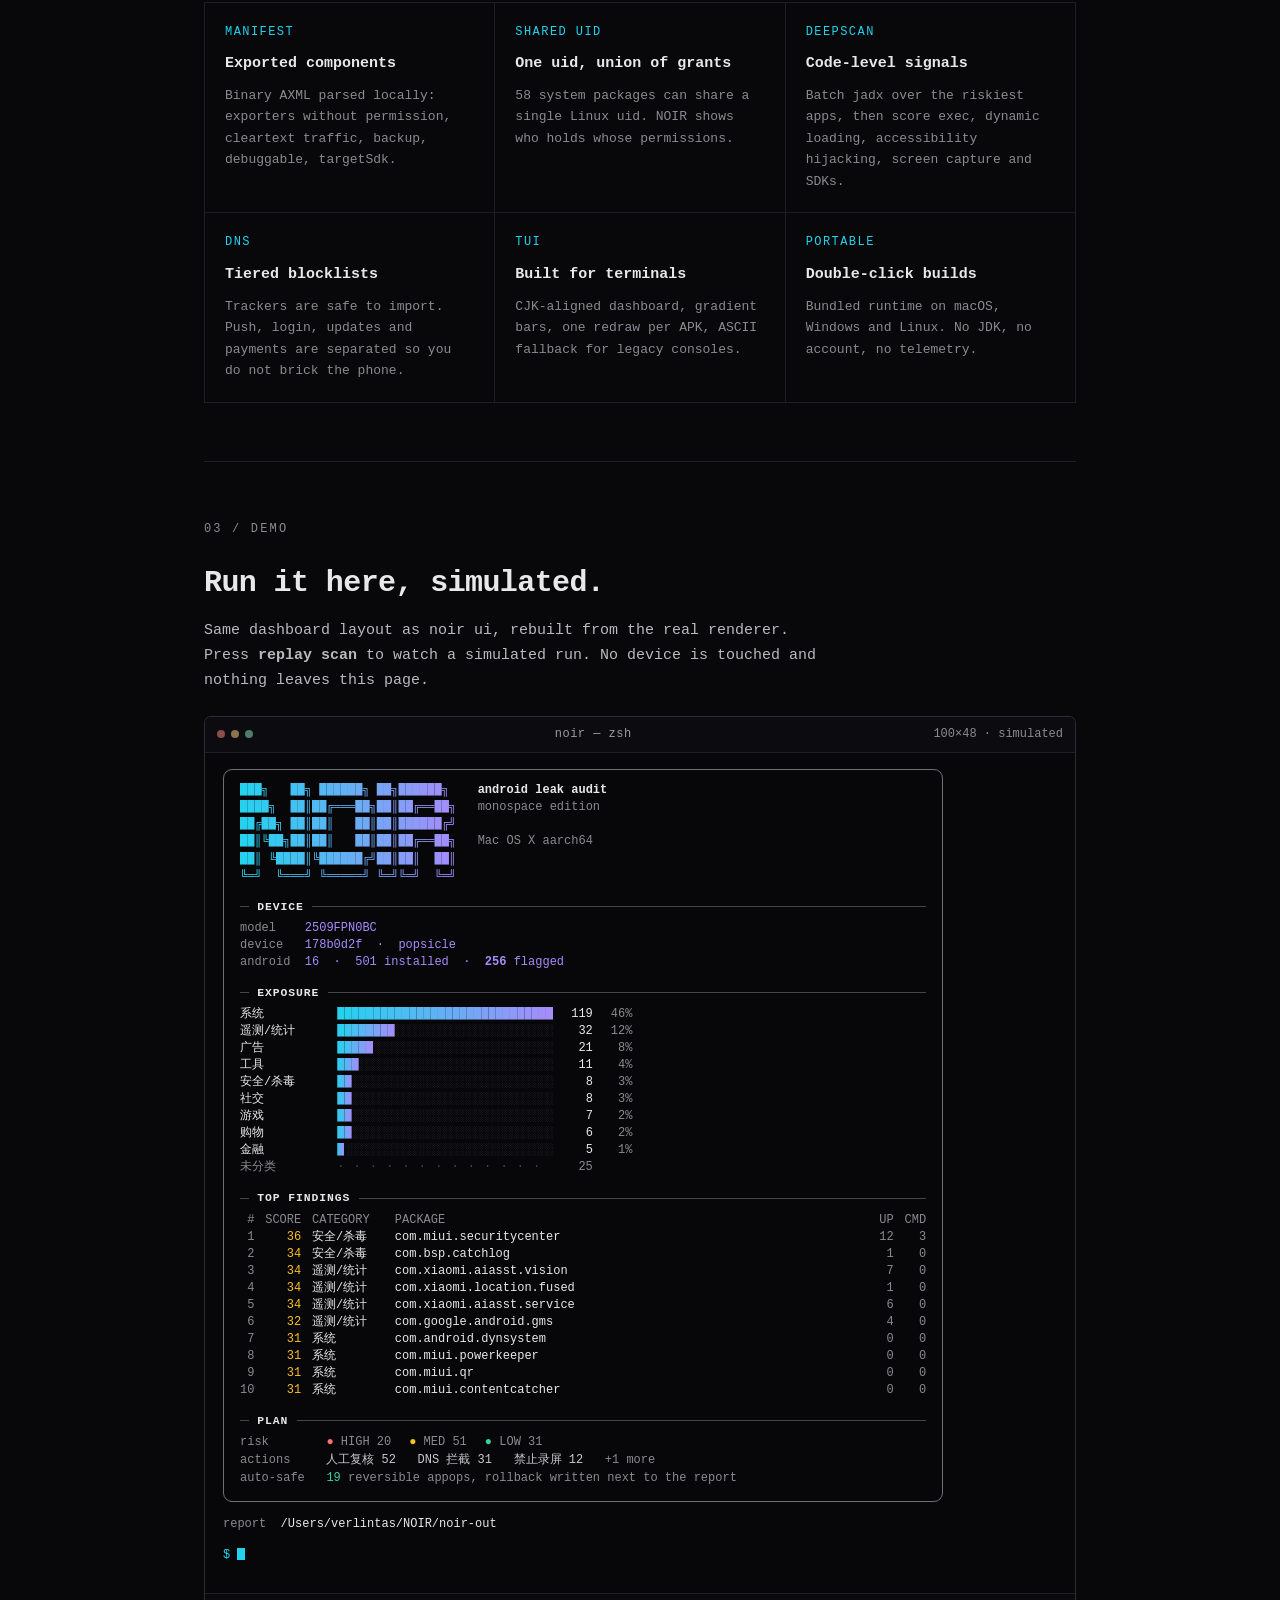
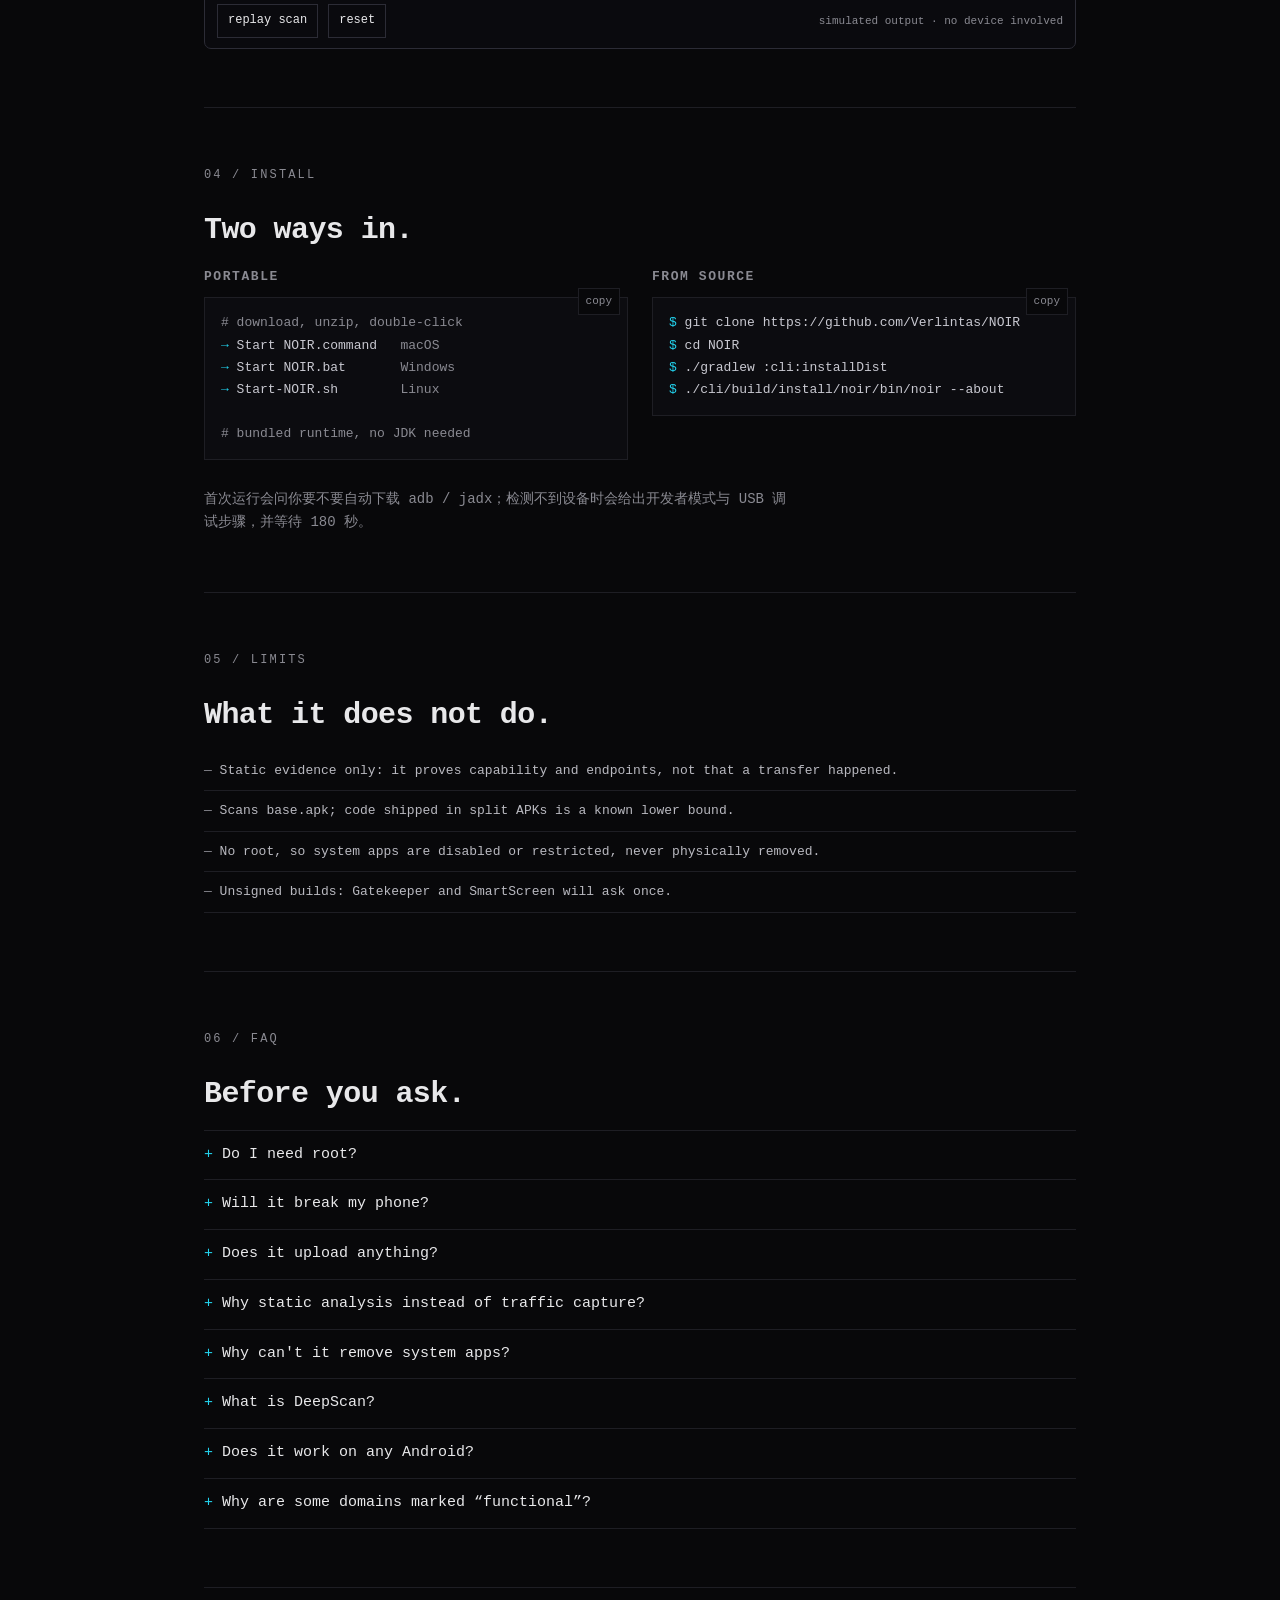
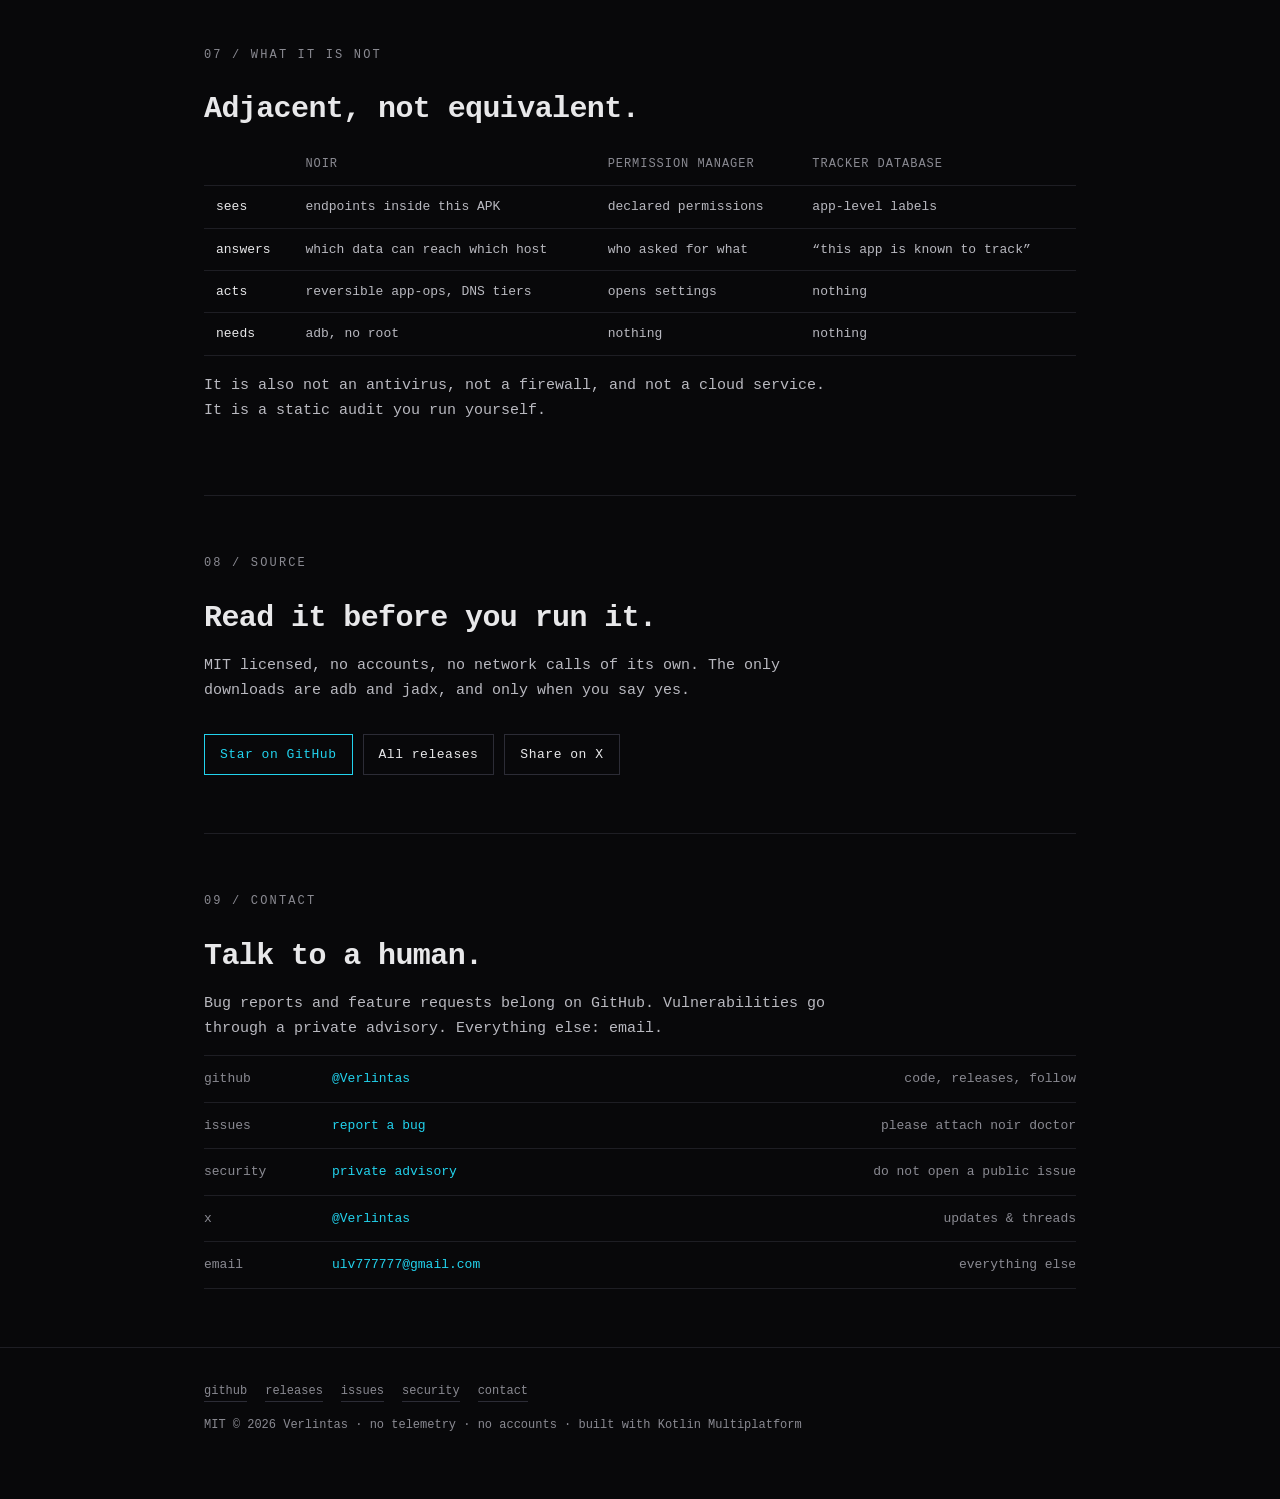
==== commit 584431a7: "Refine NOIR terminal demo Mirror the real TUI dashboard and add the scan replay." ====
--- a/noir/index.html
+++ b/noir/index.html
@@ -146,13 +146,18 @@
   <section class="reveal" id="demo">
     <p class="sec-label">03 / Demo</p>
     <h2>Run it here, simulated.</h2>
-    <p>Same output as <code>noir ui</code>, replayed in the browser. No device is touched and nothing leaves this page.</p>
+    <p>Same dashboard layout as <code>noir ui</code>, rebuilt from the real renderer. Press <b>replay scan</b> to watch a simulated run. No device is touched and nothing leaves this page.</p>
 
     <div class="demo">
-      <div class="demo-bar"><span>noir — simulated session</span><span>macOS · zsh</span></div>
-      <div class="demo-body" id="demo-body" aria-label="simulated terminal output"><div class="l dim fallback">JavaScript is off — run noir ui in your terminal to see this live.</div></div>
+      <div class="demo-bar">
+        <span class="demo-dots" aria-hidden="true"><i></i><i></i><i></i></span>
+        <span class="demo-title">noir — zsh</span>
+        <span class="demo-size">100×48 · simulated</span>
+        <span class="demo-pan">swipe →</span>
+      </div>
+      <div class="demo-body" id="demo-body" role="region" tabindex="0" aria-label="simulated terminal output"><div class="tui-fallback">JavaScript is off — run <code>noir ui</code> in your terminal to see this live.</div></div>
       <div class="demo-actions">
-        <button id="demo-run" type="button">run scan</button>
+        <button id="demo-run" type="button">replay scan</button>
         <button id="demo-reset" type="button">reset</button>
         <span class="demo-note">simulated output · no device involved</span>
       </div>
--- a/noir/assets/style.css
+++ b/noir/assets/style.css
@@ -248,46 +248,181 @@
 .flow .arrow { color: var(--cyan); }
 
 /* interactive demo */
-.demo { margin-top: 22px; border: 1px solid var(--line-bright); background: #0a0a0e; }
+.demo {
+  margin-top: 22px;
+  border: 1px solid var(--line-bright);
+  border-radius: 7px;
+  background: #0a0a0e;
+  overflow: hidden;
+}
 .demo-bar {
-  display: flex;
-  justify-content: space-between;
+  display: grid;
+  grid-template-columns: auto 1fr auto;
+  align-items: center;
   gap: 12px;
   padding: 8px 12px;
   border-bottom: 1px solid var(--line);
+  background: #0c0c10;
   color: var(--dim);
   font-size: 12px;
 }
+.demo-dots { display: flex; gap: 6px; }
+.demo-dots i { width: 8px; height: 8px; border-radius: 50%; background: #2c2c36; }
+.demo-dots i:nth-child(1) { background: #8a4d4d; }
+.demo-dots i:nth-child(2) { background: #8a744d; }
+.demo-dots i:nth-child(3) { background: #4d7d68; }
+.demo-title { color: #9a9aa4; text-align: center; letter-spacing: .04em; }
+.demo-size { color: var(--dim); justify-self: end; }
+.demo-pan { display: none; color: var(--cyan); }
 .demo-body {
-  padding: 16px;
-  min-height: 730px;
-  font-size: 13px;
-  line-height: 1.7;
-  overflow-x: auto;
-}
-.demo-body .l { white-space: pre; }
-.demo-body .fallback { white-space: normal; }
+  padding: 16px 18px 18px;
+  min-height: 840px;
+  background: #070709;
+  font-size: 12px;
+  line-height: 1.42;
+  overflow: auto;
+}
 .demo-body .dim { color: var(--dim); }
 .demo-body .ok { color: var(--cyan); }
+.demo-body .good { color: var(--green); }
 .demo-body .v { color: var(--violet); }
 .demo-body .warn { color: var(--amber); }
 .demo-body .bad { color: var(--red); }
-.demo-body .head { color: var(--fg); font-weight: 600; letter-spacing: .08em; }
-.demo-body .spacer { height: 10px; }
-.demo-body table { width: 100%; border-collapse: collapse; font-size: 13px; margin: 4px 0 6px; }
-.demo-body td { padding: 1px 0; vertical-align: top; white-space: nowrap; }
-.demo-body td.num { text-align: right; color: var(--dim); padding-left: 14px; }
-.demo-body td.pkg { color: var(--fg); }
-.demo-body td.cat { color: var(--dim); padding-left: 14px; }
-.demo-body .lbl { display: inline-block; width: 10ch; }
-.demo-body .mini {
+
+/* simulated scan log */
+.tui-run {
+  margin: 0;
+  color: #c9c9d1;
+  white-space: pre;
+  line-height: 1.55;
+}
+.tui-run .prompt { color: var(--cyan); }
+.tui-run .spin { color: var(--cyan); }
+.tui-run .pbar-on {
+  background: linear-gradient(90deg, var(--cyan), var(--violet));
+  -webkit-background-clip: text;
+  background-clip: text;
+  color: transparent;
+}
+.tui-run .pbar-off { color: #34343e; }
+
+/* dashboard, rebuilt from app/noir/core/Tui.kt */
+.tui {
+  width: 100ch;
+  border: 1px solid #6e6e7a;
+  border-radius: 9px;
+  padding: 12px 16px 14px;
+  color: #c9c9d1;
+}
+.tui-brand { display: flex; align-items: flex-start; gap: 3ch; }
+.tui-logo { margin: 0; line-height: 1.42; white-space: pre; }
+.tui-logo-line {
+  display: block;
+  background: linear-gradient(92deg, var(--cyan), var(--violet));
+  -webkit-background-clip: text;
+  background-clip: text;
+  color: transparent;
+}
+.tui-tags { line-height: 1.42; white-space: pre; }
+.tui-tags > * { display: block; }
+.tui-tags b { color: var(--fg); font-weight: 700; }
+.tui-tags span { color: var(--dim); }
+.tui-tags .blank { height: 1.42em; }
+
+.tui-sec {
+  display: flex;
+  align-items: center;
+  gap: 1.2ch;
+  margin: 14px 0 5px;
+}
+.tui-sec::before,
+.tui-sec::after {
+  content: "";
+  height: 1px;
+  background: #45454f;
+}
+.tui-sec::before { flex: 0 0 1.2ch; }
+.tui-sec::after { flex: 1; }
+.tui-sec-label {
+  color: var(--fg);
+  font-size: .95em;
+  font-weight: 700;
+  letter-spacing: .08em;
+  white-space: nowrap;
+}
+
+.tui-kv { display: flex; align-items: baseline; }
+.tui-kv .k { width: 9ch; flex: none; color: var(--dim); }
+.tui-kv .v { white-space: pre; }
+
+.tui-exp {
+  display: grid;
+  grid-template-columns: 12ch 30ch 4ch 4ch;
+  column-gap: 1.5ch;
+  align-items: baseline;
+  white-space: nowrap;
+}
+.tui-exp .cat { color: var(--fg); }
+.tui-exp .count { color: var(--fg); text-align: right; }
+.tui-exp .pct { color: var(--dim); text-align: right; }
+.tui-exp.uncat .cat,
+.tui-exp.uncat .count { color: var(--dim); }
+.tui-bar { letter-spacing: 0; }
+.tui-bar-on {
+  background: linear-gradient(90deg, var(--cyan), var(--violet));
+  -webkit-background-clip: text;
+  background-clip: text;
+  color: transparent;
+}
+.tui-bar-off { color: #34343e; }
+.tui-dots { color: #45454f; letter-spacing: .08em; }
+
+.tui-find {
+  display: grid;
+  grid-template-columns: 2ch 5ch 10ch minmax(20ch, 1fr) 2ch 3ch;
+  column-gap: 1.5ch;
+  align-items: baseline;
+  white-space: nowrap;
+}
+.tui-find.head,
+.tui-find.head .cat,
+.tui-find.head .pkg,
+.tui-find.head .up,
+.tui-find.head .cmd { color: var(--dim); }
+.tui-find .num { color: var(--dim); text-align: right; }
+.tui-find .score { text-align: right; }
+.tui-find .cat,
+.tui-find .pkg { color: var(--fg); overflow: hidden; text-overflow: ellipsis; }
+.tui-find .up,
+.tui-find .cmd { color: var(--dim); text-align: right; }
+
+.tui-plan { display: grid; gap: 1px; }
+.tui-planrow { display: flex; align-items: baseline; gap: 3ch; white-space: pre; }
+.tui-planrow > .k { width: 9ch; flex: none; color: var(--dim); }
+.tui-risk { display: flex; gap: 2.5ch; }
+.tui-risk > span { color: var(--dim); white-space: nowrap; }
+.tui-risk .red { color: var(--red); }
+.tui-risk .amber { color: var(--amber); }
+.tui-risk .green { color: var(--green); }
+.tui-actions { display: flex; gap: 3ch; flex-wrap: wrap; }
+.tui-actions > span { color: #c9c9d1; white-space: nowrap; }
+.tui-actions .more { color: var(--dim); }
+.tui-planrow .safe-n { color: var(--green); }
+
+.tui-after { margin-top: 14px; line-height: 1.42; }
+.tui-after > div { white-space: pre; }
+.tui-after .report-k { color: var(--dim); }
+.tui-prompt { margin-top: 14px; }
+.tui-caret {
   display: inline-block;
-  height: 9px;
-  background: linear-gradient(90deg, var(--cyan), var(--violet));
-  vertical-align: -1px;
-}
-.demo-body .track { display: inline-block; width: 160px; height: 9px; background: #1a1a20; vertical-align: -1px; }
-.demo-body .track i { display: block; height: 100%; width: 0; background: linear-gradient(90deg, var(--cyan), var(--violet)); }
+  width: .62em;
+  height: 1em;
+  background: var(--cyan);
+  vertical-align: -2px;
+  animation: blink 1.15s steps(1) infinite;
+}
+.tui-fallback { white-space: normal; color: var(--dim); }
+
 .demo-actions {
   display: none;
   gap: 10px;
@@ -417,7 +552,12 @@
   section { padding: 44px 0; }
   .flow { grid-template-columns: 1fr; }
   .flow .arrow { justify-self: start; transform: rotate(90deg); }
-  .demo-body { min-height: 640px; padding: 12px; font-size: 11px; }
+  .demo-bar { padding: 8px 10px; }
+  .demo-size { display: none; }
+  .demo-pan { display: inline; justify-self: end; }
+  .demo-body { min-height: 690px; padding: 10px; font-size: 10px; }
+  .tui { padding: 10px 12px; }
+  .tui-sec { margin: 10px 0 3px; }
   .demo-note { display: none; }
   .code { white-space: pre-wrap; overflow-wrap: anywhere; }
   .contact-row { grid-template-columns: 80px 1fr; }
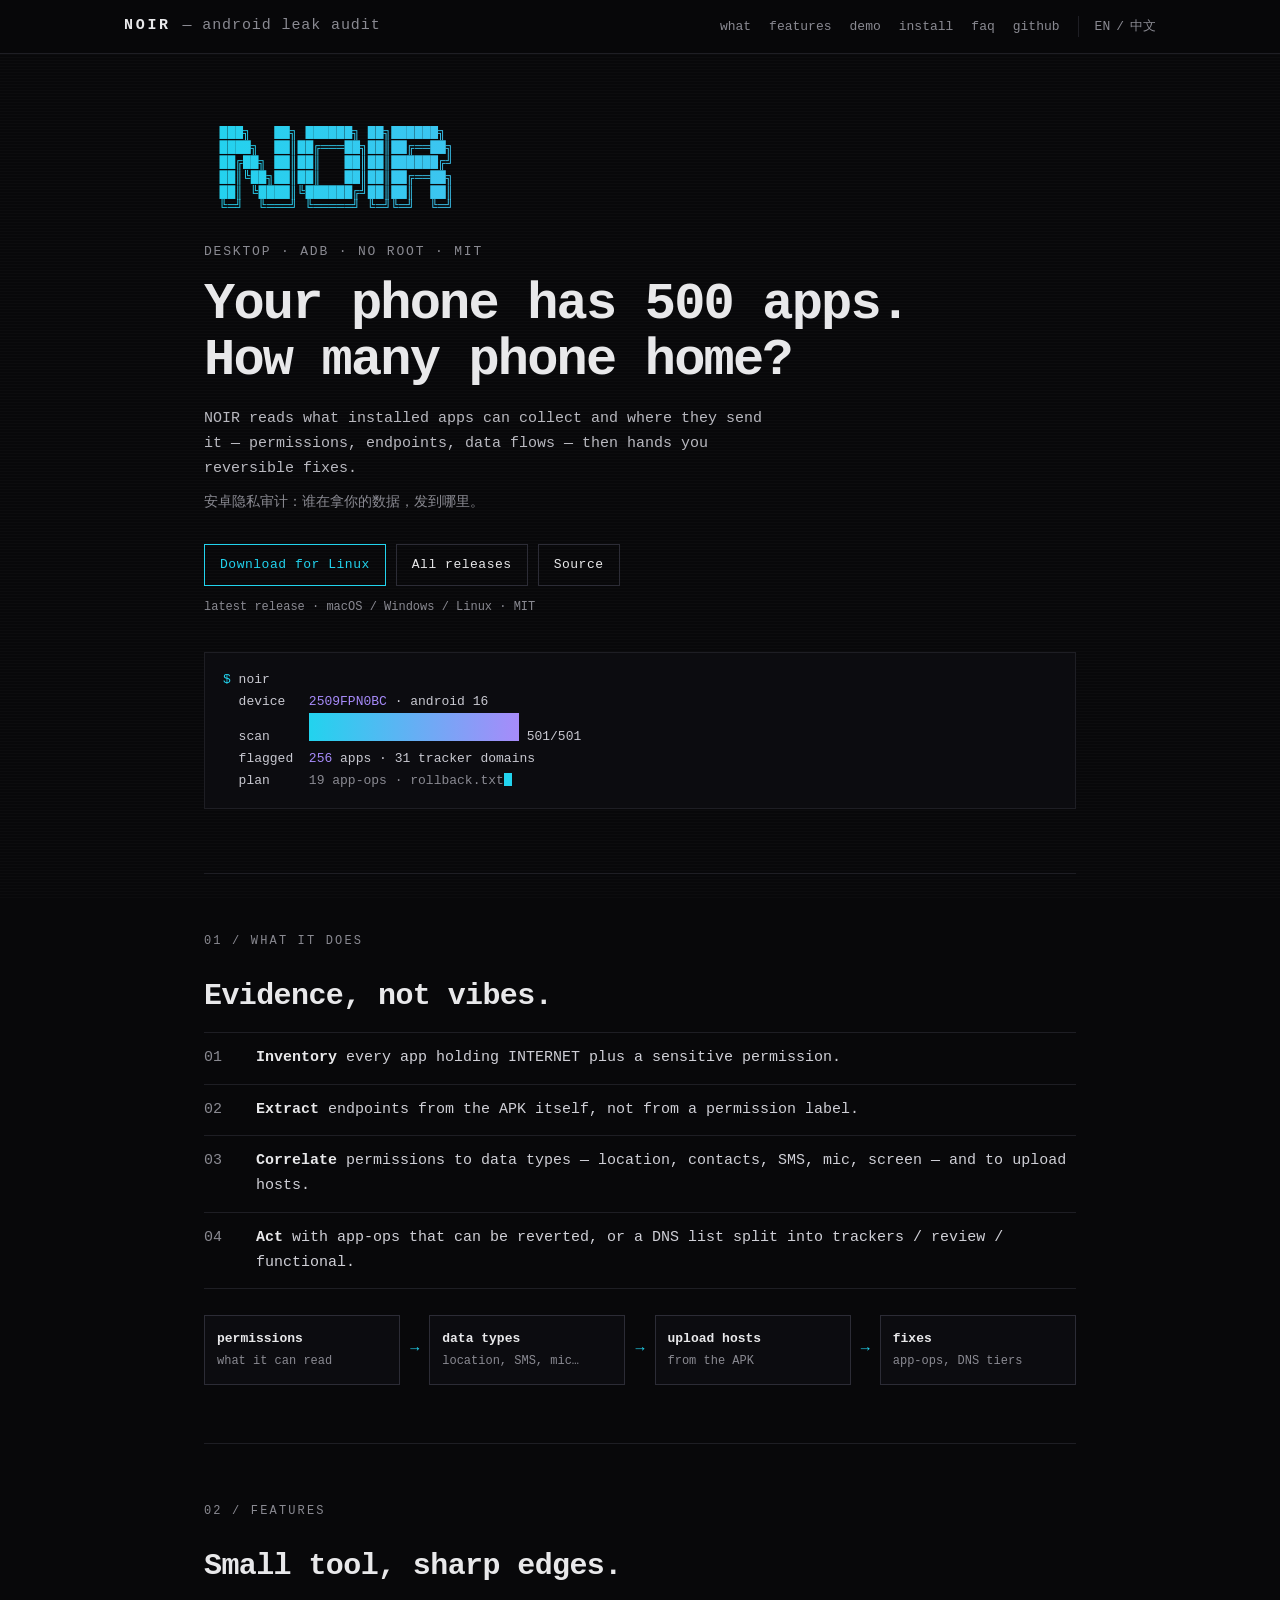
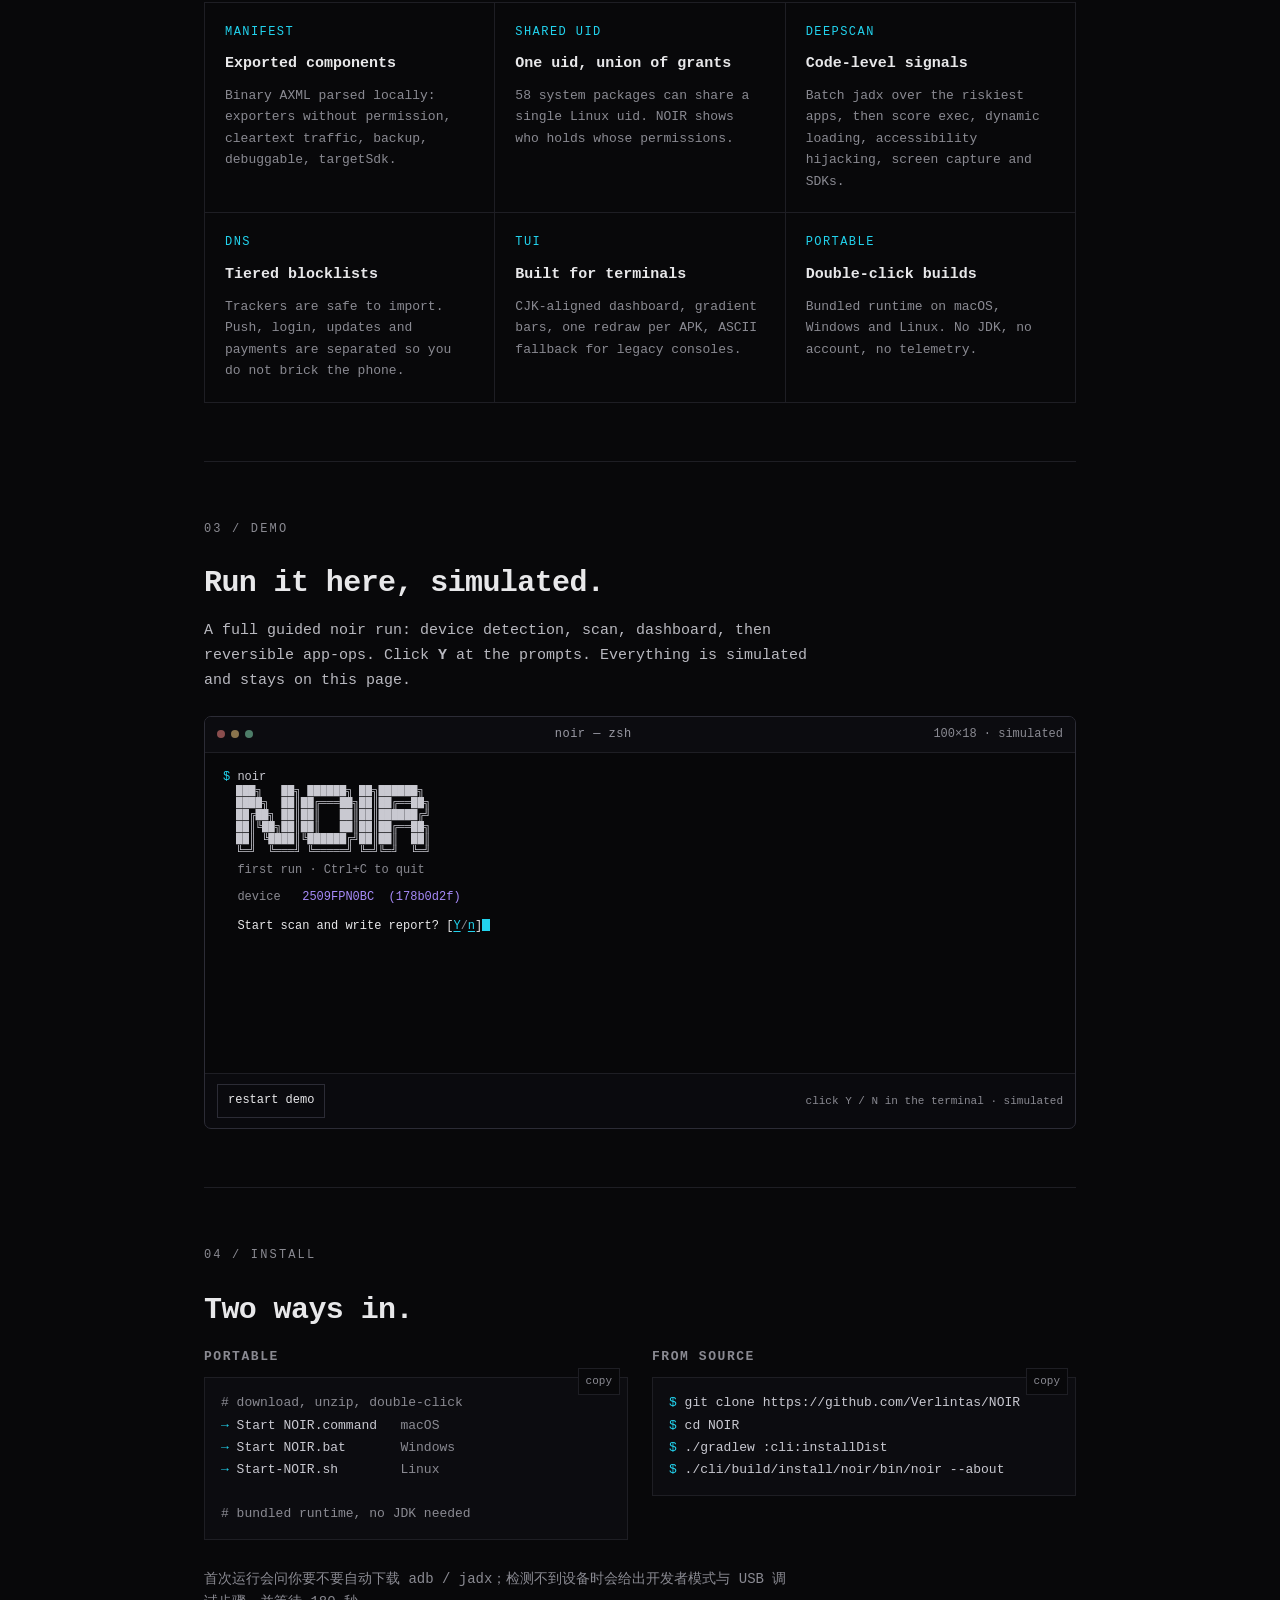
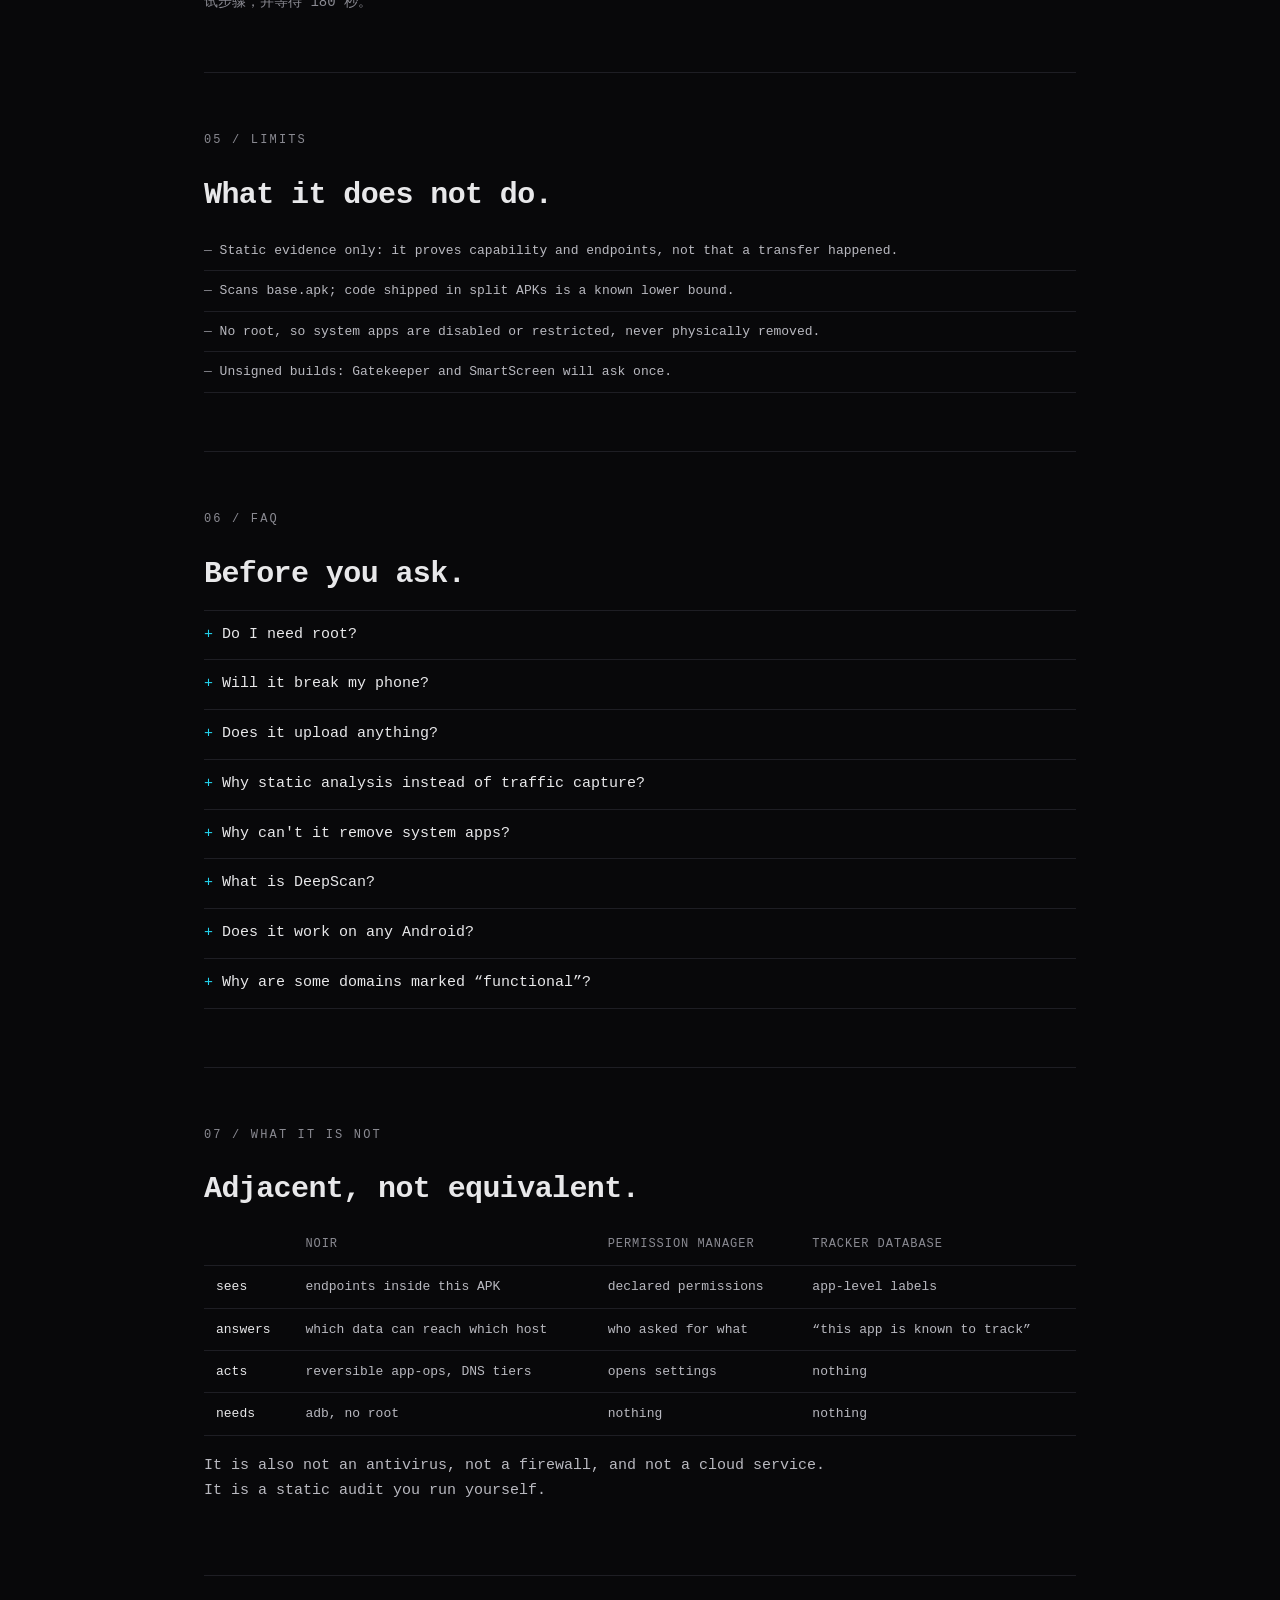
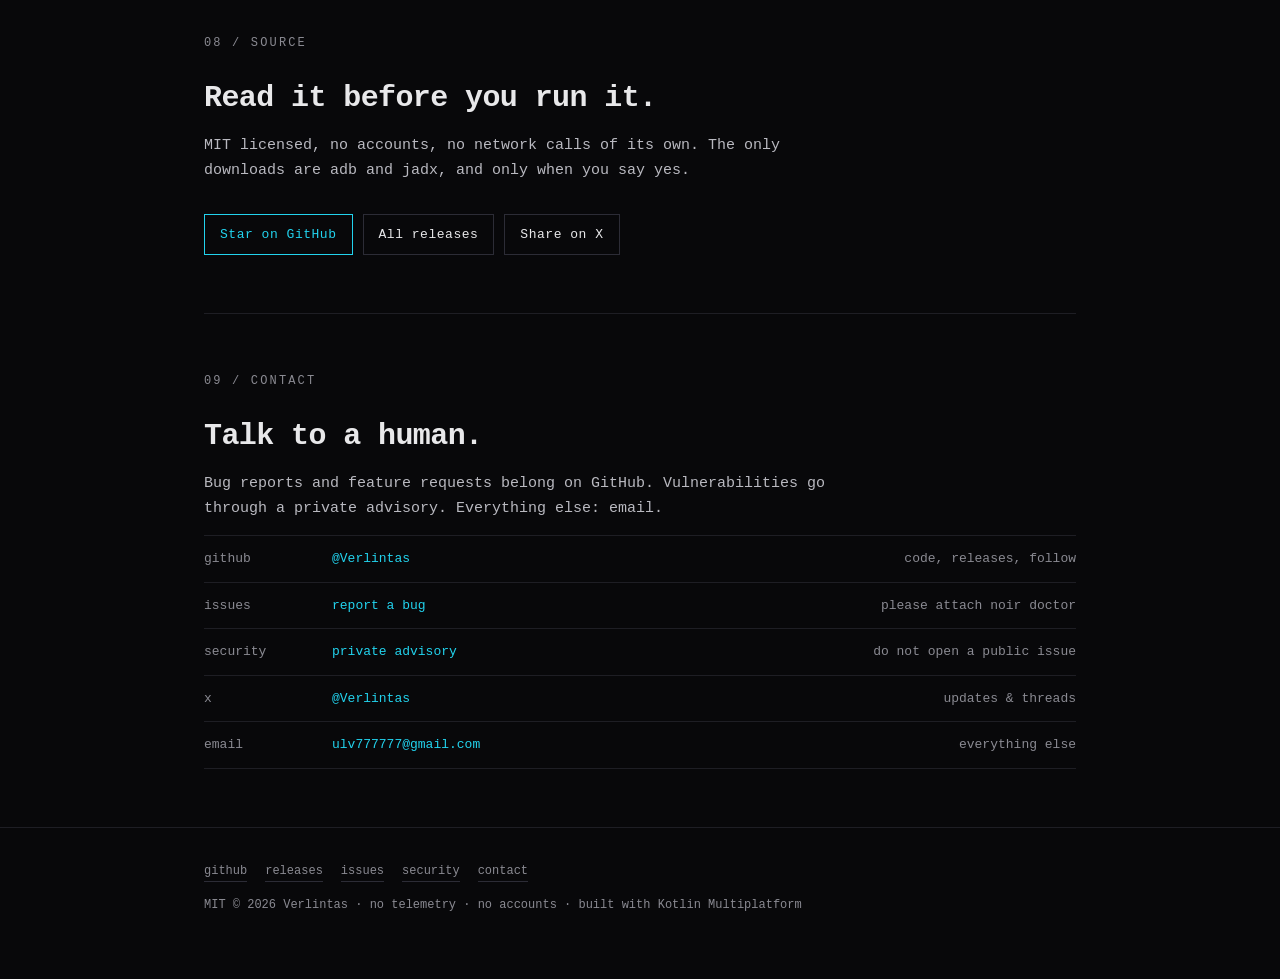
==== commit 9c720c44: "Make the NOIR demo a complete guided flow First-run prompt, scan progress, dashboard, apply/skip, ro" ====
--- a/noir/index.html
+++ b/noir/index.html
@@ -146,20 +146,19 @@
   <section class="reveal" id="demo">
     <p class="sec-label">03 / Demo</p>
     <h2>Run it here, simulated.</h2>
-    <p>Same dashboard layout as <code>noir ui</code>, rebuilt from the real renderer. Press <b>replay scan</b> to watch a simulated run. No device is touched and nothing leaves this page.</p>
+    <p>A full guided <code>noir</code> run: device detection, scan, dashboard, then reversible app-ops. Click <b>Y</b> at the prompts. Everything is simulated and stays on this page.</p>
 
     <div class="demo">
       <div class="demo-bar">
         <span class="demo-dots" aria-hidden="true"><i></i><i></i><i></i></span>
         <span class="demo-title">noir — zsh</span>
-        <span class="demo-size">100×48 · simulated</span>
-        <span class="demo-pan">swipe →</span>
+        <span class="demo-size" id="demo-size">100×18 · simulated</span>
+        <span class="demo-pan">tap Y · swipe →</span>
       </div>
-      <div class="demo-body" id="demo-body" role="region" tabindex="0" aria-label="simulated terminal output"><div class="tui-fallback">JavaScript is off — run <code>noir ui</code> in your terminal to see this live.</div></div>
+      <div class="demo-body" id="demo-body" role="region" tabindex="0" aria-label="simulated terminal output"><div class="tui-fallback">JavaScript is off — run <code>noir</code> in your terminal to see this flow.</div></div>
       <div class="demo-actions">
-        <button id="demo-run" type="button">replay scan</button>
-        <button id="demo-reset" type="button">reset</button>
-        <span class="demo-note">simulated output · no device involved</span>
+        <button id="demo-reset" type="button">restart demo</button>
+        <span class="demo-note">click Y / N in the terminal · simulated</span>
       </div>
     </div>
   </section>
--- a/noir/assets/style.css
+++ b/noir/assets/style.css
@@ -276,12 +276,14 @@
 .demo-pan { display: none; color: var(--cyan); }
 .demo-body {
   padding: 16px 18px 18px;
-  min-height: 840px;
+  height: 320px;
   background: #070709;
   font-size: 12px;
   line-height: 1.42;
   overflow: auto;
-}
+  transition: height .32s ease;
+}
+.demo-body.expanded { height: 880px; }
 .demo-body .dim { color: var(--dim); }
 .demo-body .ok { color: var(--cyan); }
 .demo-body .good { color: var(--green); }
@@ -290,6 +292,15 @@
 .demo-body .bad { color: var(--red); }
 
 /* simulated scan log */
+.tui-run,
+.tui-wizard,
+.tui-after,
+.tui-apply-note,
+.tui-apply-log,
+.tui-rollback,
+.tui-prompt,
+.tui-ask { width: 100ch; }
+
 .tui-run {
   margin: 0;
   color: #c9c9d1;
@@ -421,6 +432,48 @@
   vertical-align: -2px;
   animation: blink 1.15s steps(1) infinite;
 }
+.tui-command { color: #c9c9d1; }
+.tui-command .ok { color: var(--cyan); }
+.tui-wizard .tui-banner {
+  margin: 0 0 4px;
+  color: #c9c9d1;
+  font-size: .9em;
+  line-height: 1.1;
+  white-space: pre;
+}
+.tui-wizard .tui-first { padding-left: 2ch; color: var(--dim); }
+.tui-wizard .tui-kv { padding-left: 2ch; }
+.tui-wizard-gap { height: 10px; }
+
+.tui-ask {
+  display: block;
+  margin-top: 12px;
+  padding-left: 2ch;
+  white-space: pre;
+}
+.tui-ask .ask-q { white-space: pre; }
+.tui-choice {
+  padding: 0;
+  border: 0;
+  background: transparent;
+  color: var(--cyan);
+  font: inherit;
+  line-height: inherit;
+  cursor: pointer;
+  text-decoration: underline;
+  text-underline-offset: 2px;
+}
+.tui-choice:hover { color: var(--fg); }
+.tui-choice:focus-visible { outline: 1px solid var(--cyan); outline-offset: 2px; }
+
+.tui-apply-note { margin-top: 14px; padding-left: 2ch; color: var(--dim); }
+.tui-apply-log { margin-top: 8px; padding-left: 2ch; }
+.tui-apply { display: flex; gap: 2ch; white-space: pre; }
+.tui-apply .cmd { flex: 1; min-width: 0; overflow: hidden; text-overflow: ellipsis; }
+.tui-apply .status { color: var(--green); }
+.tui-rollback { margin-top: 8px; padding-left: 2ch; color: var(--dim); }
+.tui-rollback .path { color: #c9c9d1; }
+
 .tui-fallback { white-space: normal; color: var(--dim); }
 
 .demo-actions {
@@ -555,9 +608,17 @@
   .demo-bar { padding: 8px 10px; }
   .demo-size { display: none; }
   .demo-pan { display: inline; justify-self: end; }
-  .demo-body { min-height: 690px; padding: 10px; font-size: 10px; }
+  .demo-body { height: 300px; padding: 10px; font-size: 10px; }
+  .demo-body.expanded { height: 740px; }
   .tui { padding: 10px 12px; }
   .tui-sec { margin: 10px 0 3px; }
+  .tui-wizard,
+  .tui-after,
+  .tui-apply-note,
+  .tui-rollback,
+  .tui-prompt,
+  .tui-ask { width: auto; }
+  .tui-ask { white-space: normal; }
   .demo-note { display: none; }
   .code { white-space: pre-wrap; overflow-wrap: anywhere; }
   .contact-row { grid-template-columns: 80px 1fr; }
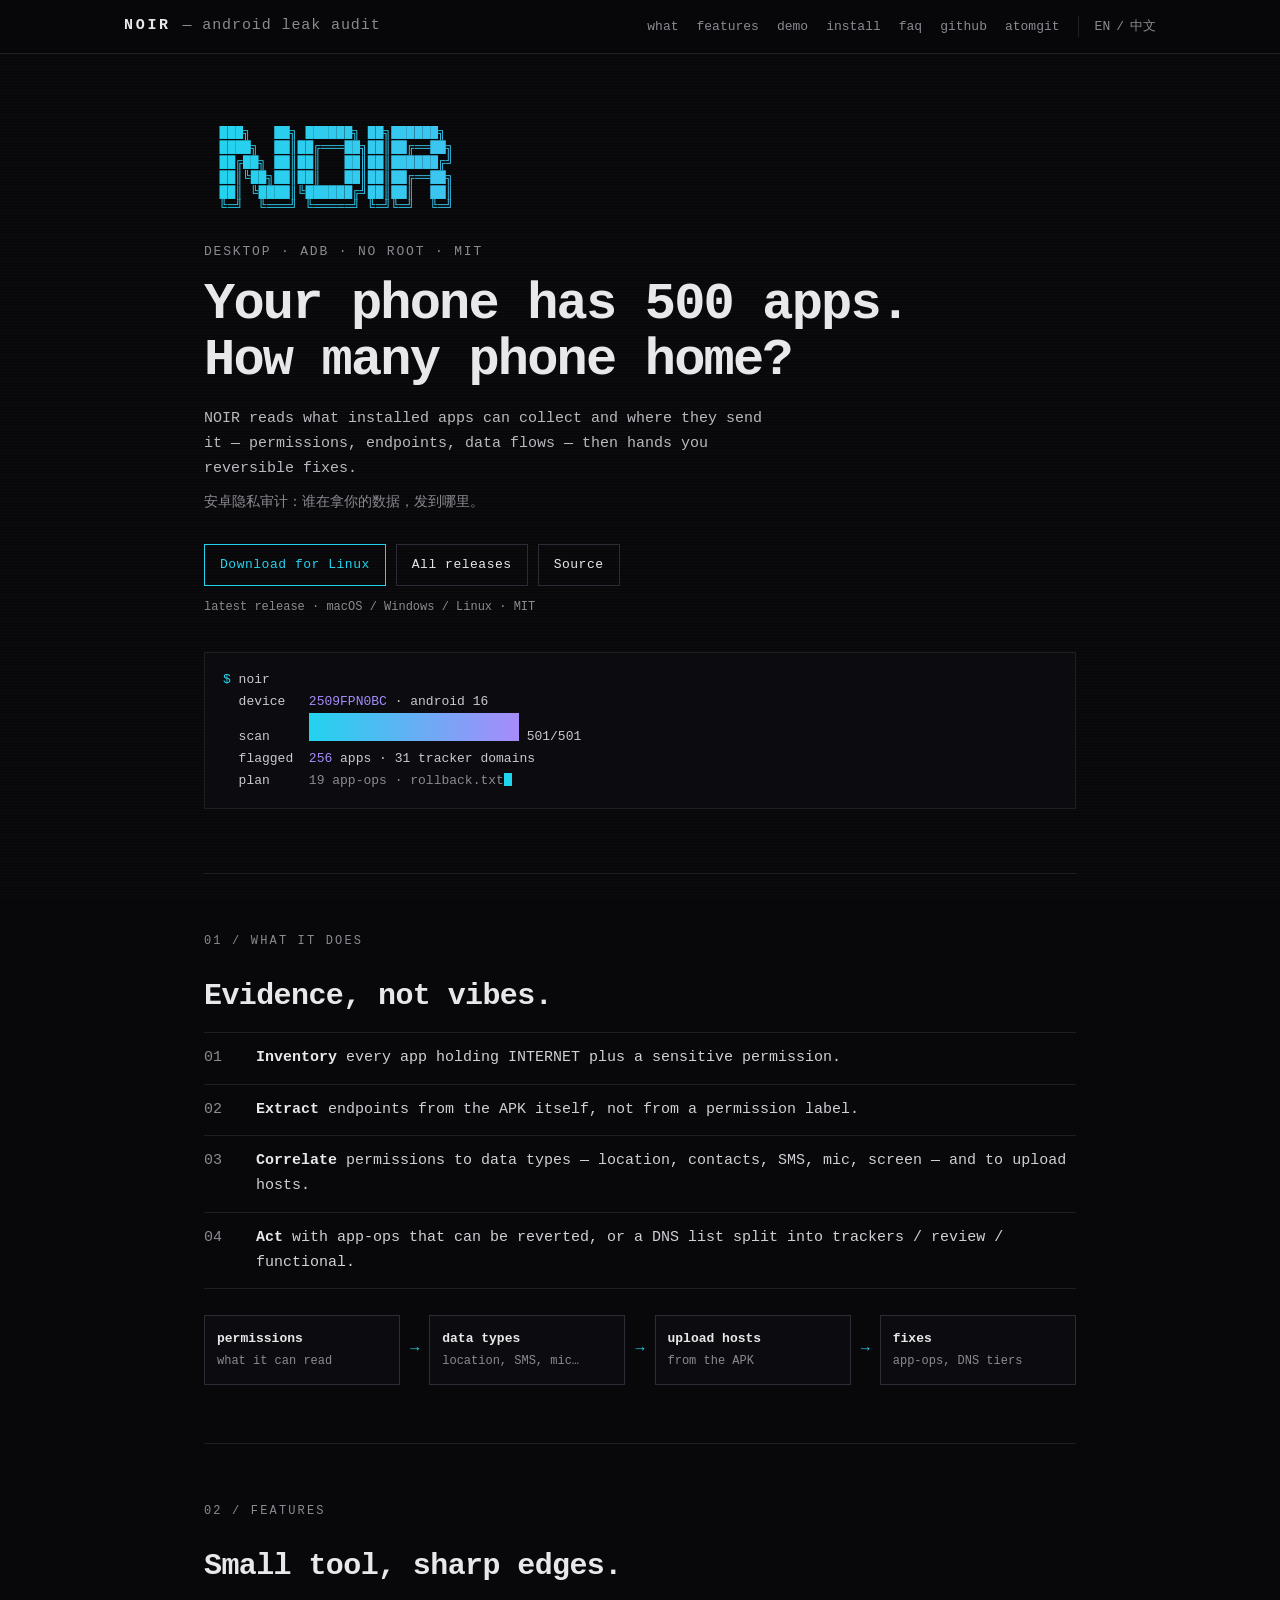
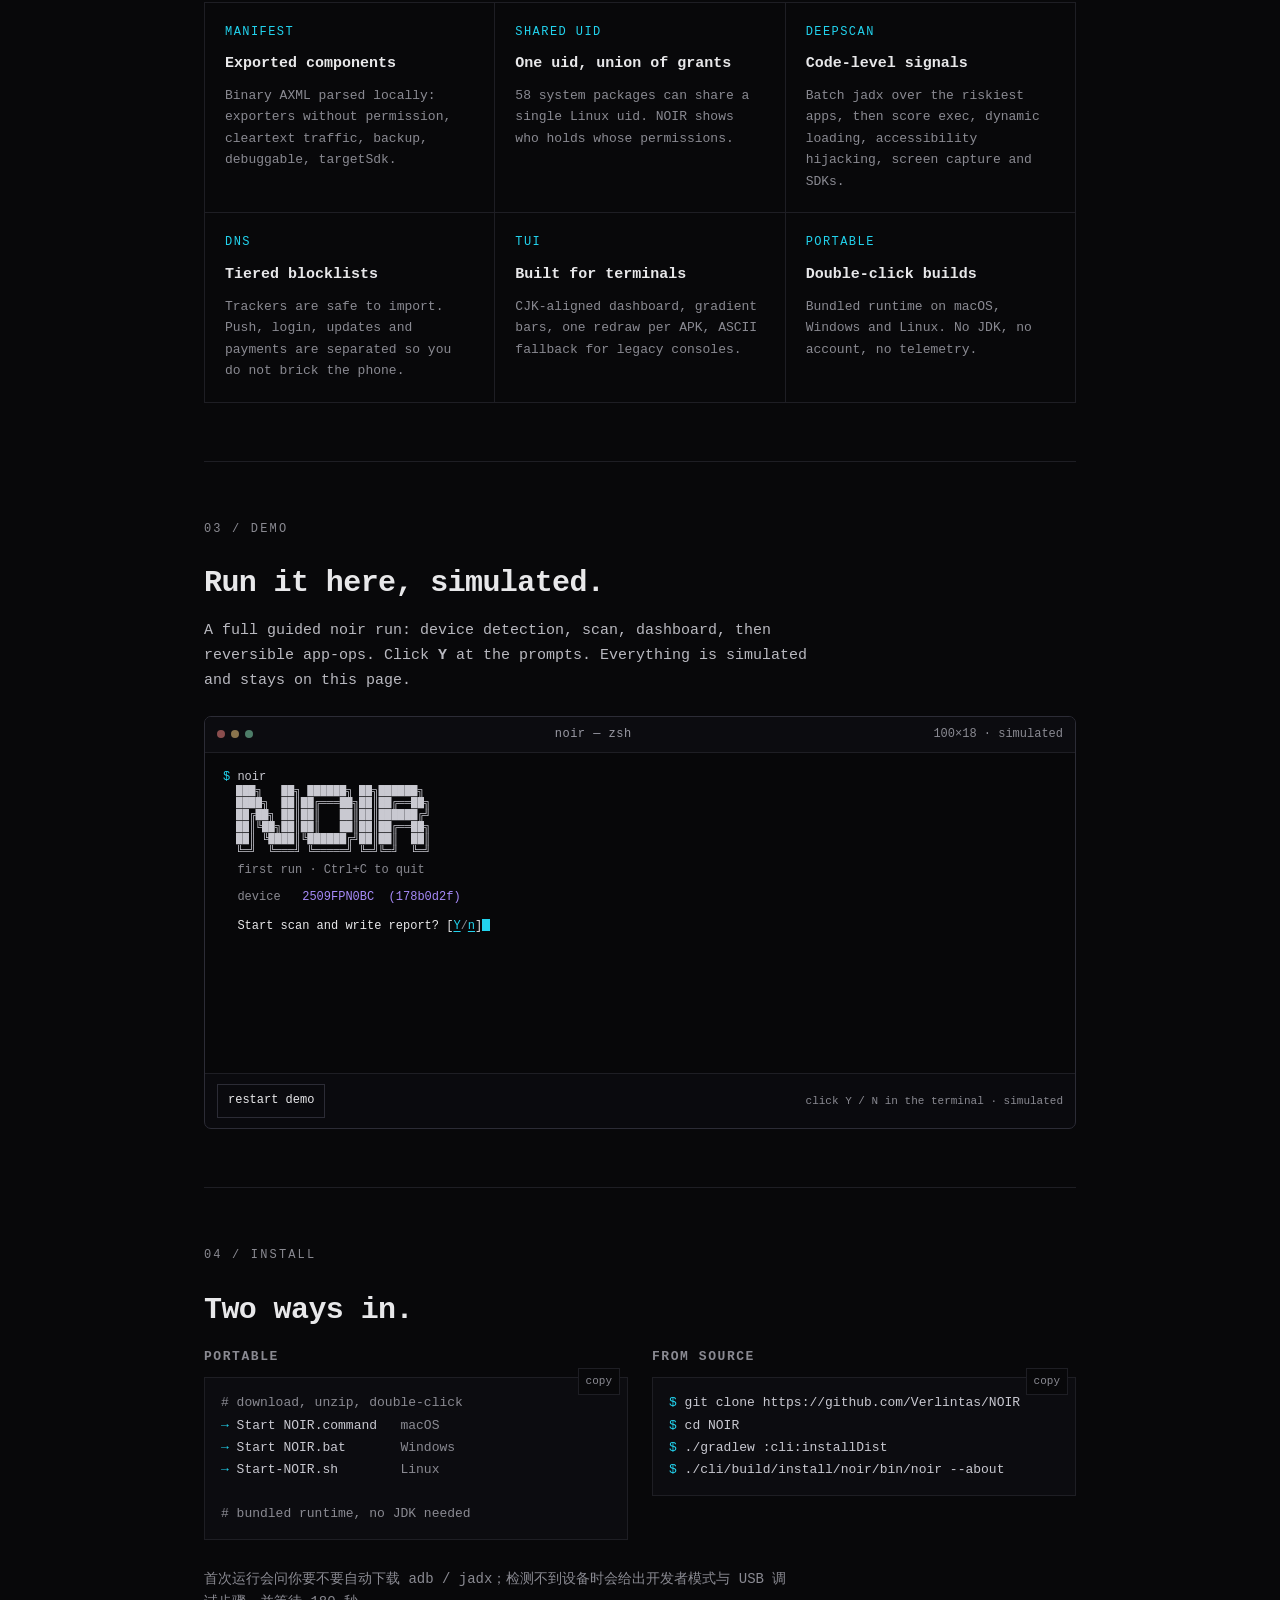
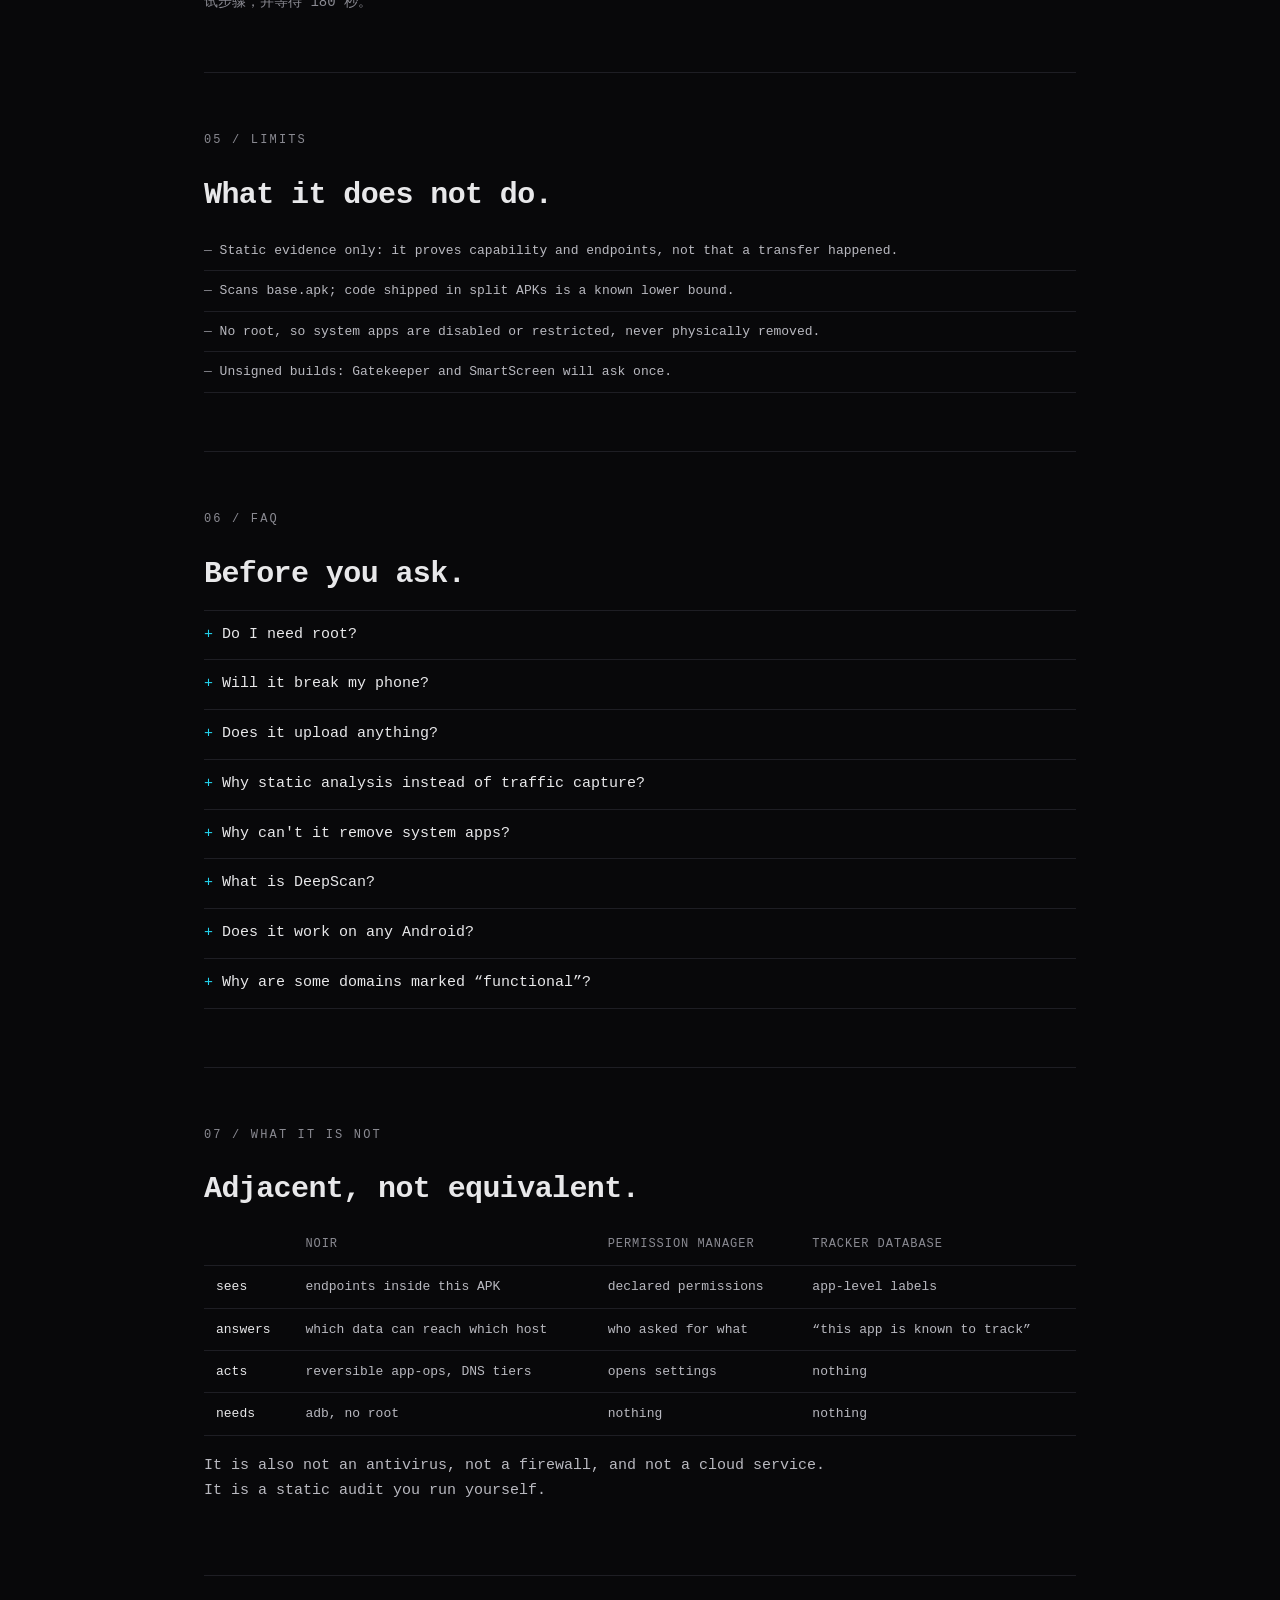
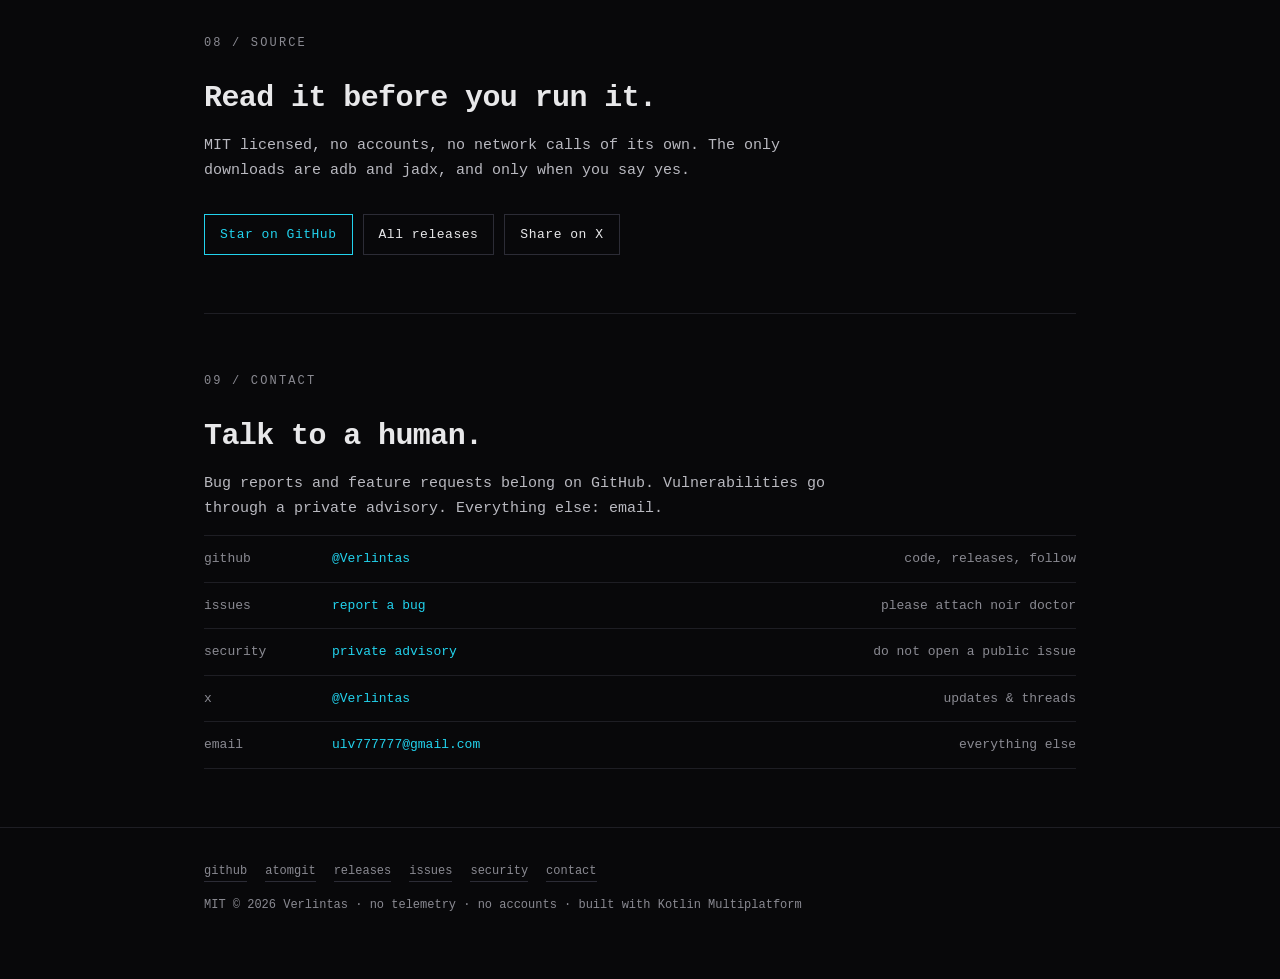
==== commit 50c4364b: "Add AtomGit link to NOIR site" ====
--- a/noir/index.html
+++ b/noir/index.html
@@ -67,6 +67,7 @@
       <a href="#install">install</a>
       <a href="#faq">faq</a>
       <a class="keep" href="https://github.com/Verlintas/NOIR">github</a>
+      <a href="https://atomgit.com/Verlintas/NOIR">atomgit</a>
       <span class="lang"><span class="active">EN</span> / <a class="lang-link" href="./zh/" hreflang="zh" lang="zh">中文</a></span>
     </nav>
   </div>
@@ -217,7 +218,7 @@
       </details>
       <details>
         <summary>Will it break my phone?</summary>
-        <p>The default run is read-only. <code>--apply</code> only changes app-ops, each reversible with <code>default</code>; <code>rollback.txt</code> is written next to the report. Uninstalling is a separate, explicit command.</p>
+        <p>The default run is read-only. <code>--apply</code> only changes app-ops; the previous mode is recorded so each change can be rolled back from <code>rollback.txt</code>. Uninstalling is a separate, explicit command.</p>
       </details>
       <details>
         <summary>Does it upload anything?</summary>
@@ -305,6 +306,7 @@
   <div class="wrap">
     <div class="links">
       <a href="https://github.com/Verlintas/NOIR">github</a>
+      <a href="https://atomgit.com/Verlintas/NOIR">atomgit</a>
       <a href="https://github.com/Verlintas/NOIR/releases">releases</a>
       <a href="https://github.com/Verlintas/NOIR/issues">issues</a>
       <a href="https://github.com/Verlintas/NOIR/blob/main/SECURITY.md">security</a>
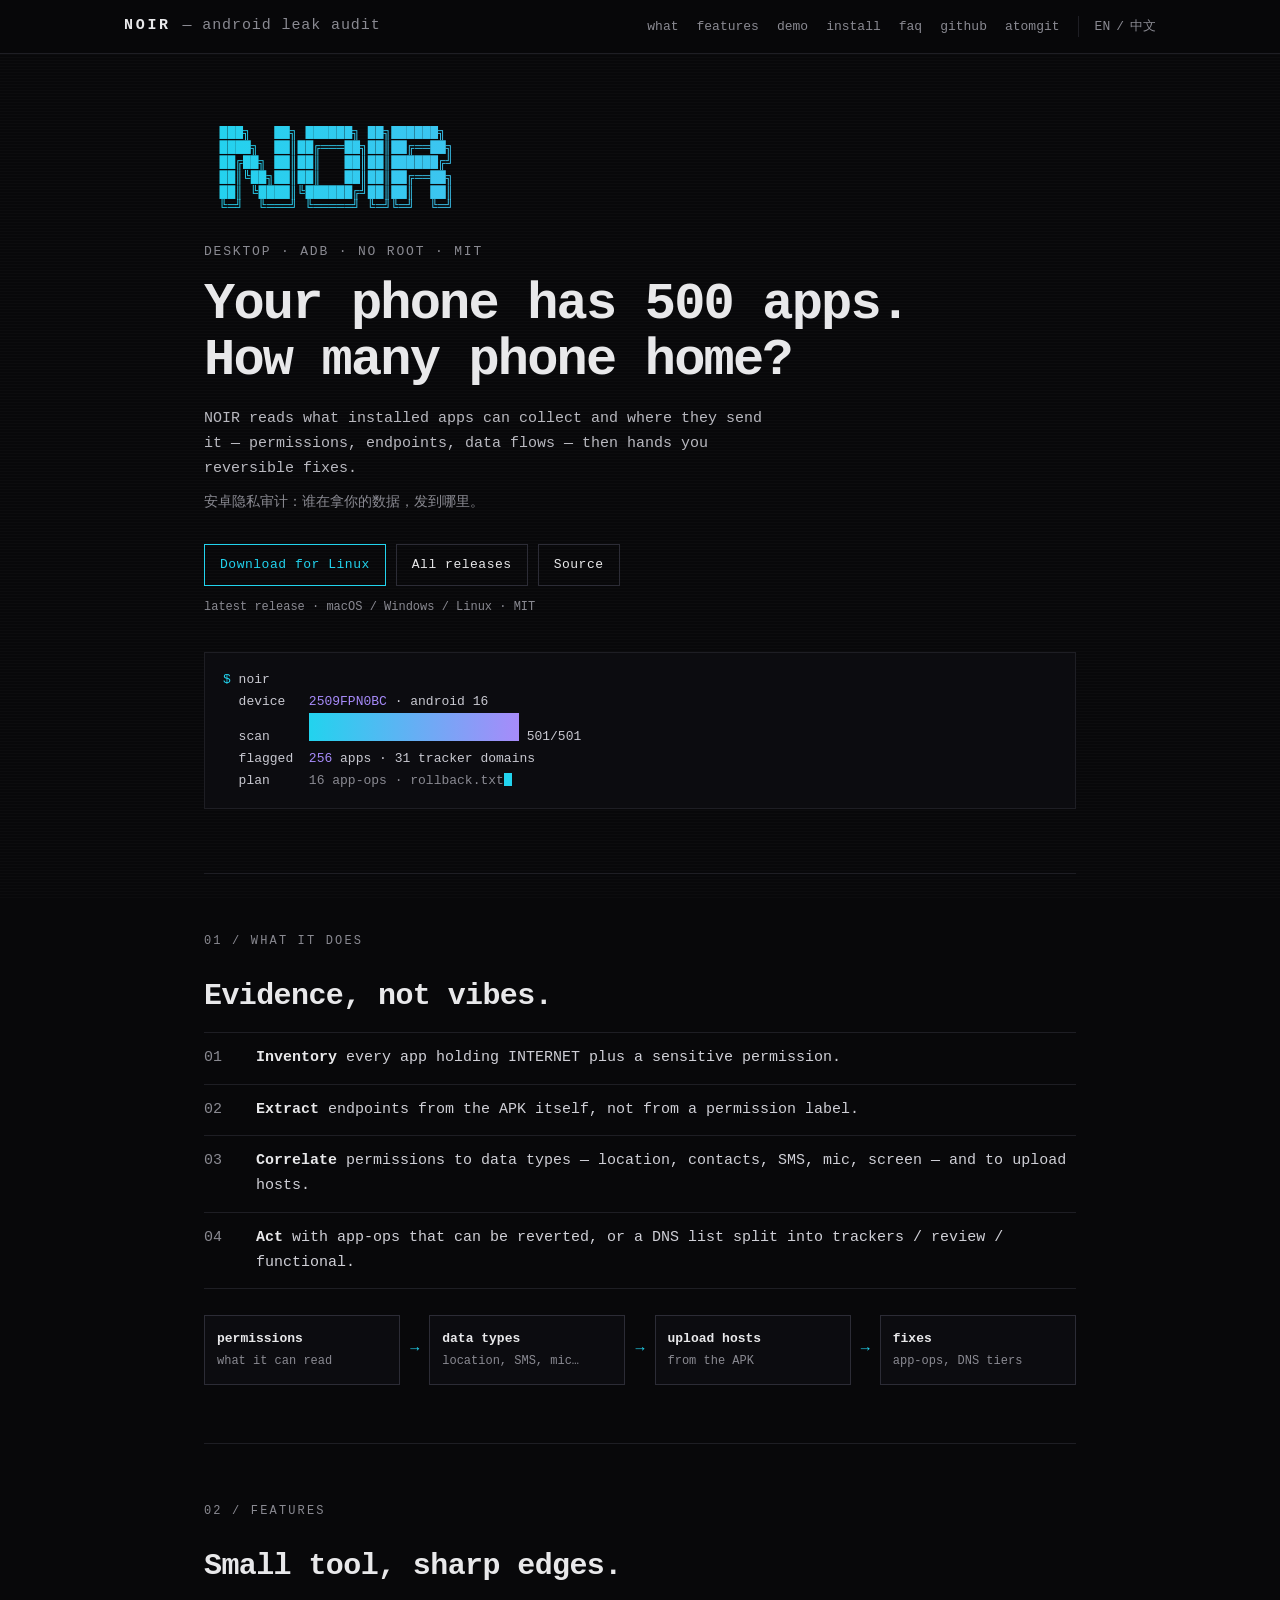
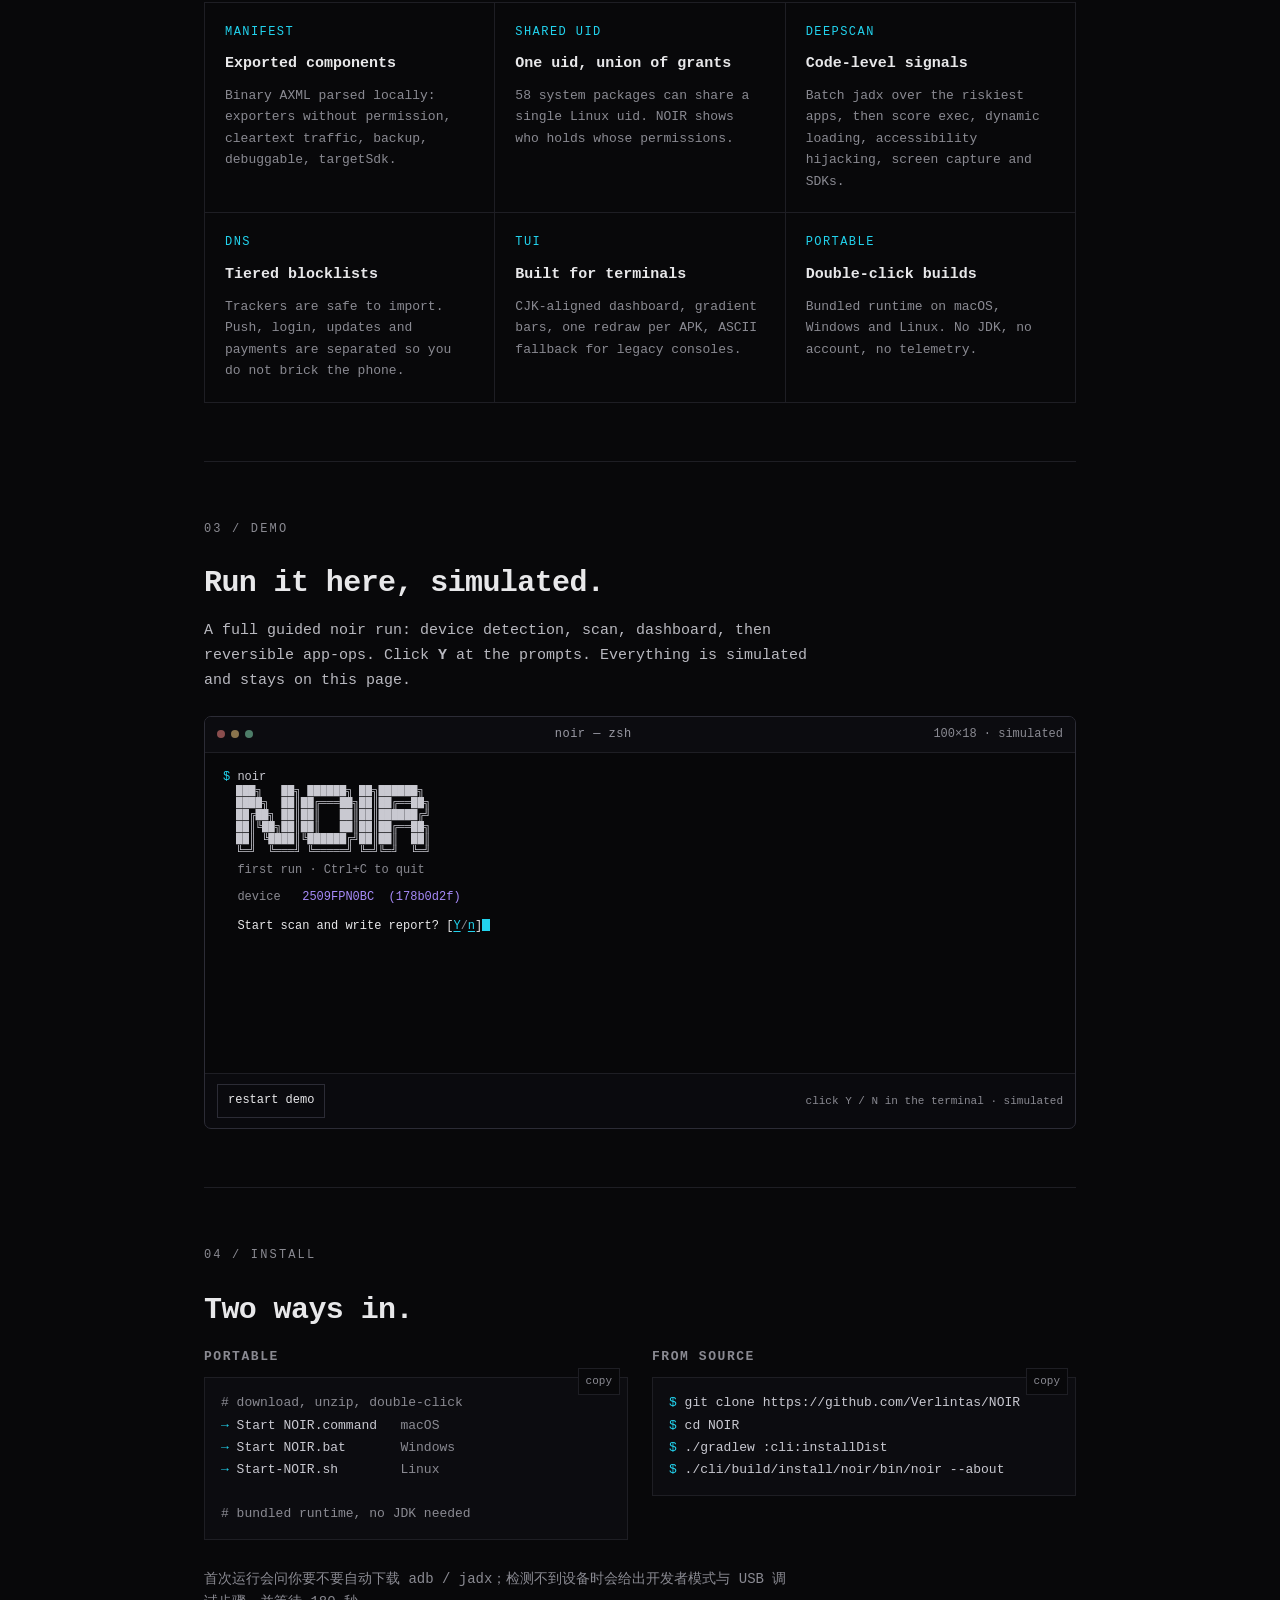
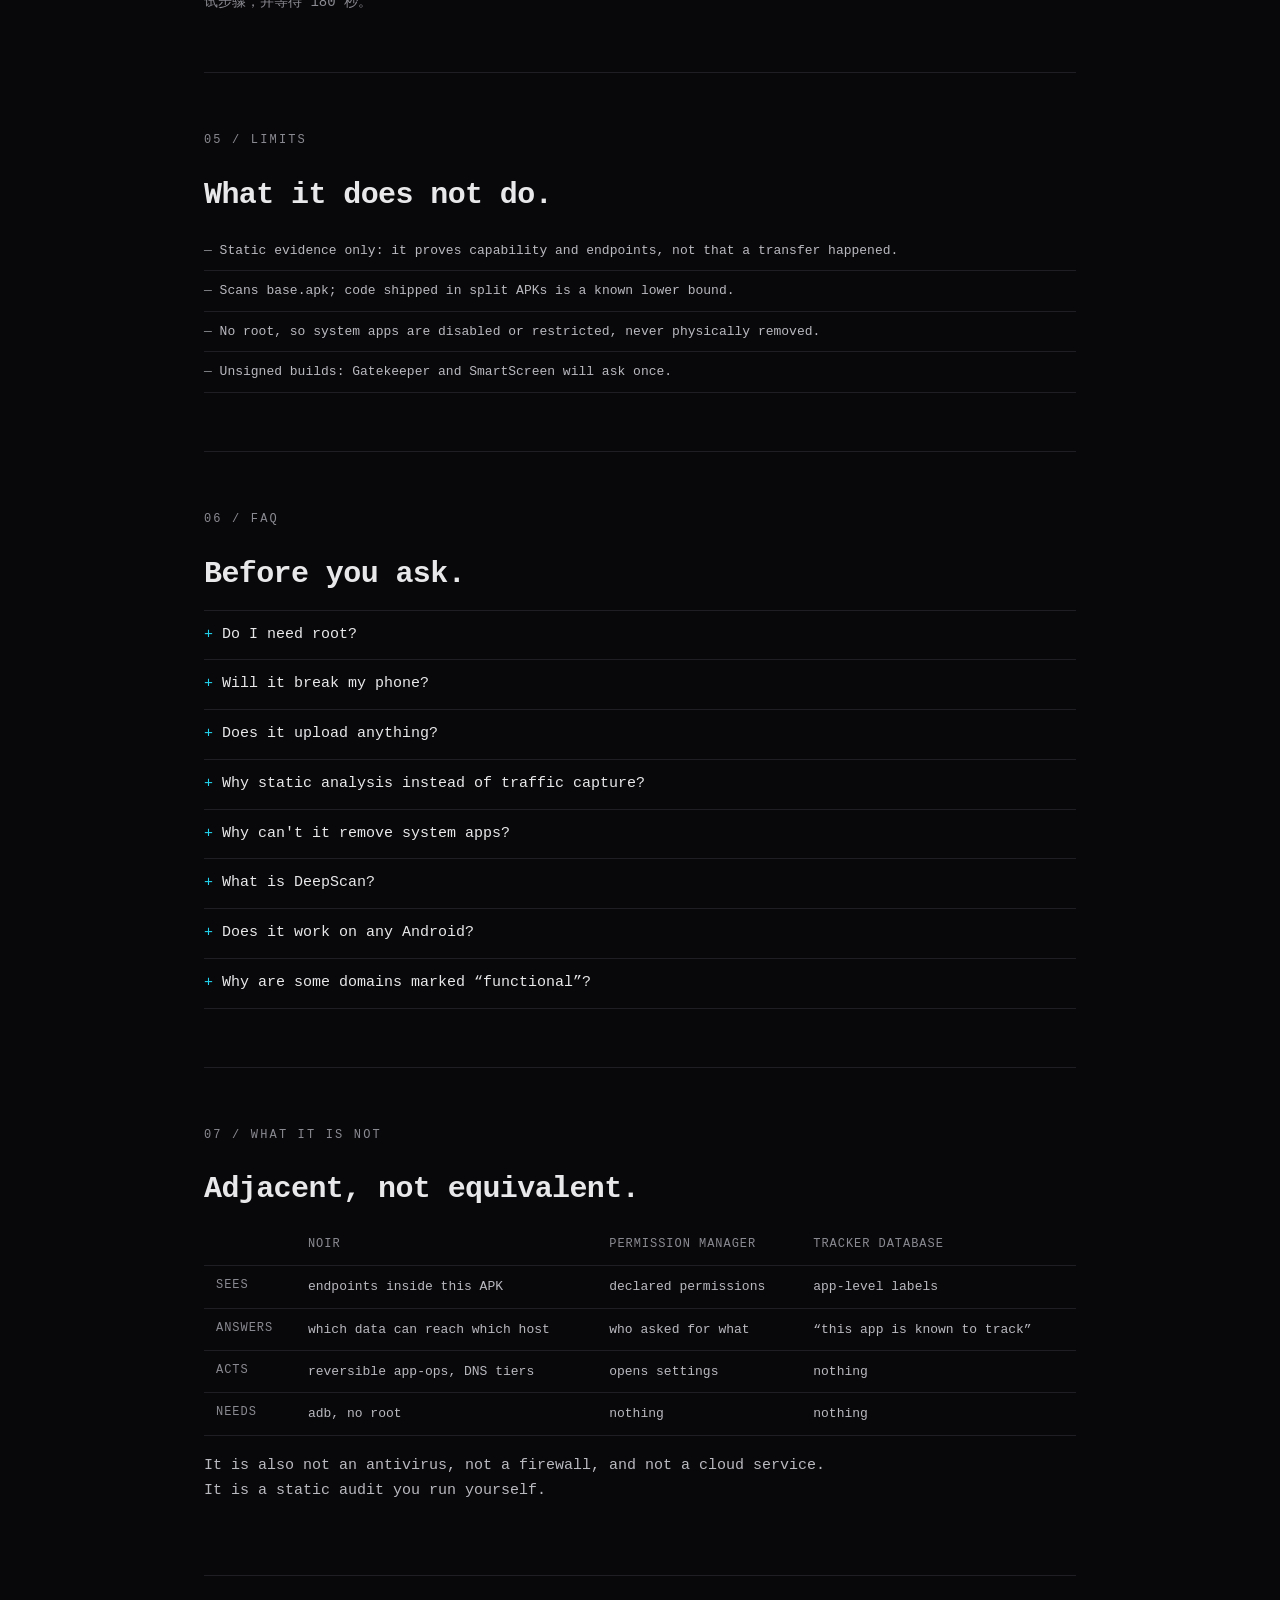
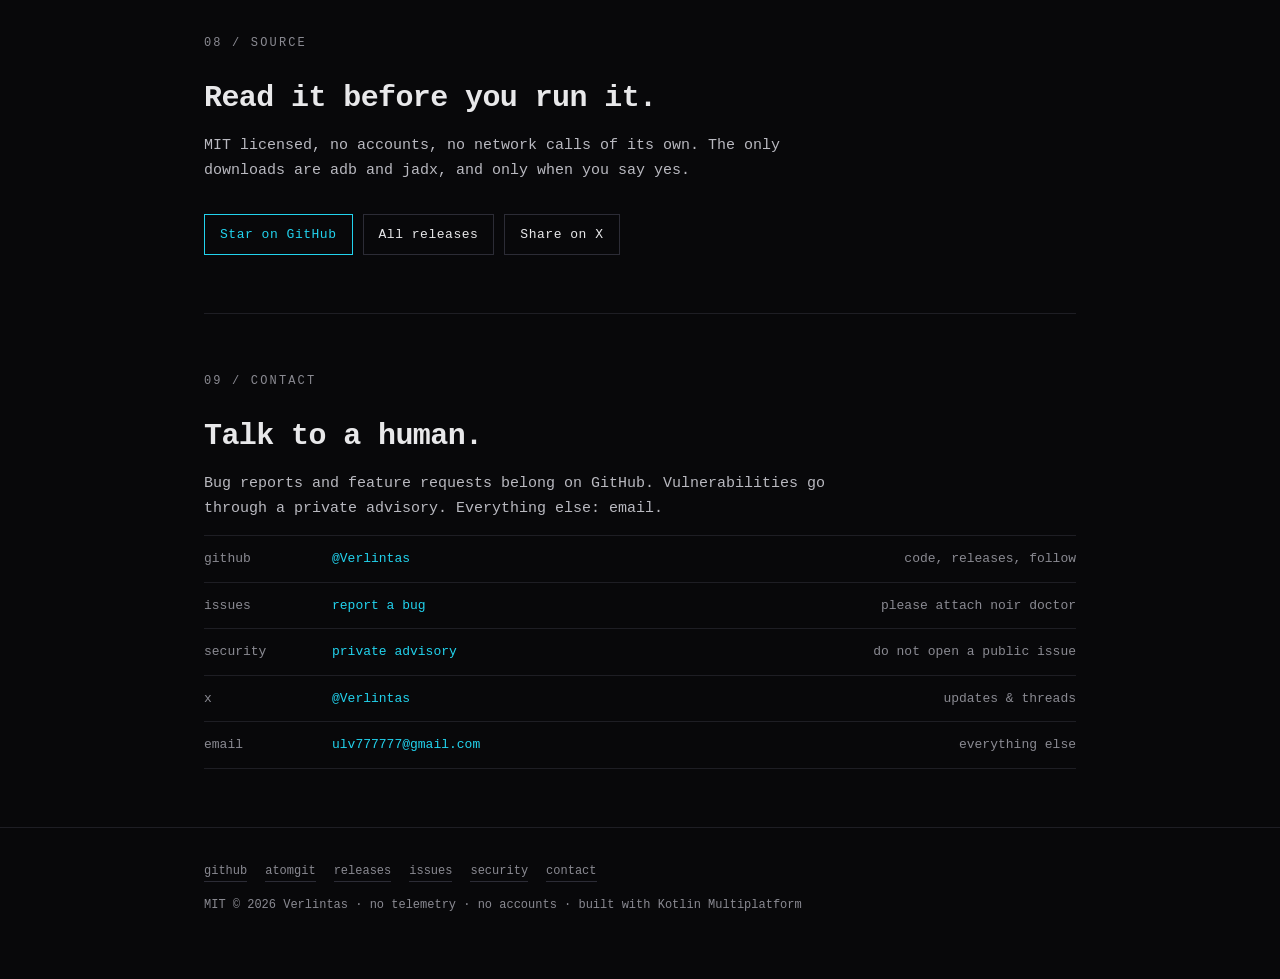
==== commit 1926370a: "site: publish NOIR 0.4.2" ====
--- a/noir/index.html
+++ b/noir/index.html
@@ -105,7 +105,7 @@
   device   <span class="v">2509FPN0BC</span> · android 16
   scan     <span class="bar"></span> 501/501
   flagged  <span class="v">256</span> apps · 31 tracker domains
-  plan     <span class="d">19 app-ops · rollback.txt</span><span class="caret"></span></pre>
+  plan     <span class="d">16 app-ops · rollback.txt</span><span class="caret"></span></pre>
   </section>
 
   <section class="reveal" id="what">
@@ -156,7 +156,7 @@
         <span class="demo-size" id="demo-size">100×18 · simulated</span>
         <span class="demo-pan">tap Y · swipe →</span>
       </div>
-      <div class="demo-body" id="demo-body" role="region" tabindex="0" aria-label="simulated terminal output"><div class="tui-fallback">JavaScript is off — run <code>noir</code> in your terminal to see this flow.</div></div>
+      <div class="demo-body" id="demo-body" role="region" tabindex="0" aria-live="polite" aria-label="simulated terminal output"><div class="tui-fallback">JavaScript is off — run <code>noir</code> in your terminal to see this flow.</div></div>
       <div class="demo-actions">
         <button id="demo-reset" type="button">restart demo</button>
         <span class="demo-note">click Y / N in the terminal · simulated</span>
@@ -234,7 +234,7 @@
       </details>
       <details>
         <summary>What is DeepScan?</summary>
-        <p><code>noir deepscan</code> pulls the riskiest APKs, runs jadx in parallel, and scores code-level signals: <code>Runtime.exec</code>, dynamic dex loading, accessibility rewriting, screen capture, device-id reads and known SDKs. It is a triage tool, not a decompiler replacement.</p>
+        <p><code>noir deepscan</code> pulls the riskiest APKs, runs jadx in parallel, and scores code-level signals: <code>Runtime.getRuntime().exec</code>, dynamic dex loading, accessibility rewriting, screen capture, device-id reads and known SDKs. It is a triage tool, not a decompiler replacement.</p>
       </details>
       <details>
         <summary>Does it work on any Android?</summary>
@@ -256,10 +256,10 @@
         <tr><th></th><th>NOIR</th><th>Permission manager</th><th>Tracker database</th></tr>
       </thead>
       <tbody>
-        <tr><td>sees</td><td>endpoints inside this APK</td><td>declared permissions</td><td>app-level labels</td></tr>
-        <tr><td>answers</td><td>which data can reach which host</td><td>who asked for what</td><td>“this app is known to track”</td></tr>
-        <tr><td>acts</td><td>reversible app-ops, DNS tiers</td><td>opens settings</td><td>nothing</td></tr>
-        <tr><td>needs</td><td>adb, no root</td><td>nothing</td><td>nothing</td></tr>
+        <tr><th scope="row">sees</th><td>endpoints inside this APK</td><td>declared permissions</td><td>app-level labels</td></tr>
+        <tr><th scope="row">answers</th><td>which data can reach which host</td><td>who asked for what</td><td>“this app is known to track”</td></tr>
+        <tr><th scope="row">acts</th><td>reversible app-ops, DNS tiers</td><td>opens settings</td><td>nothing</td></tr>
+        <tr><th scope="row">needs</th><td>adb, no root</td><td>nothing</td><td>nothing</td></tr>
       </tbody>
     </table>
     <p style="margin-top:18px">It is also not an antivirus, not a firewall, and not a cloud service. It is a static audit you run yourself.</p>
